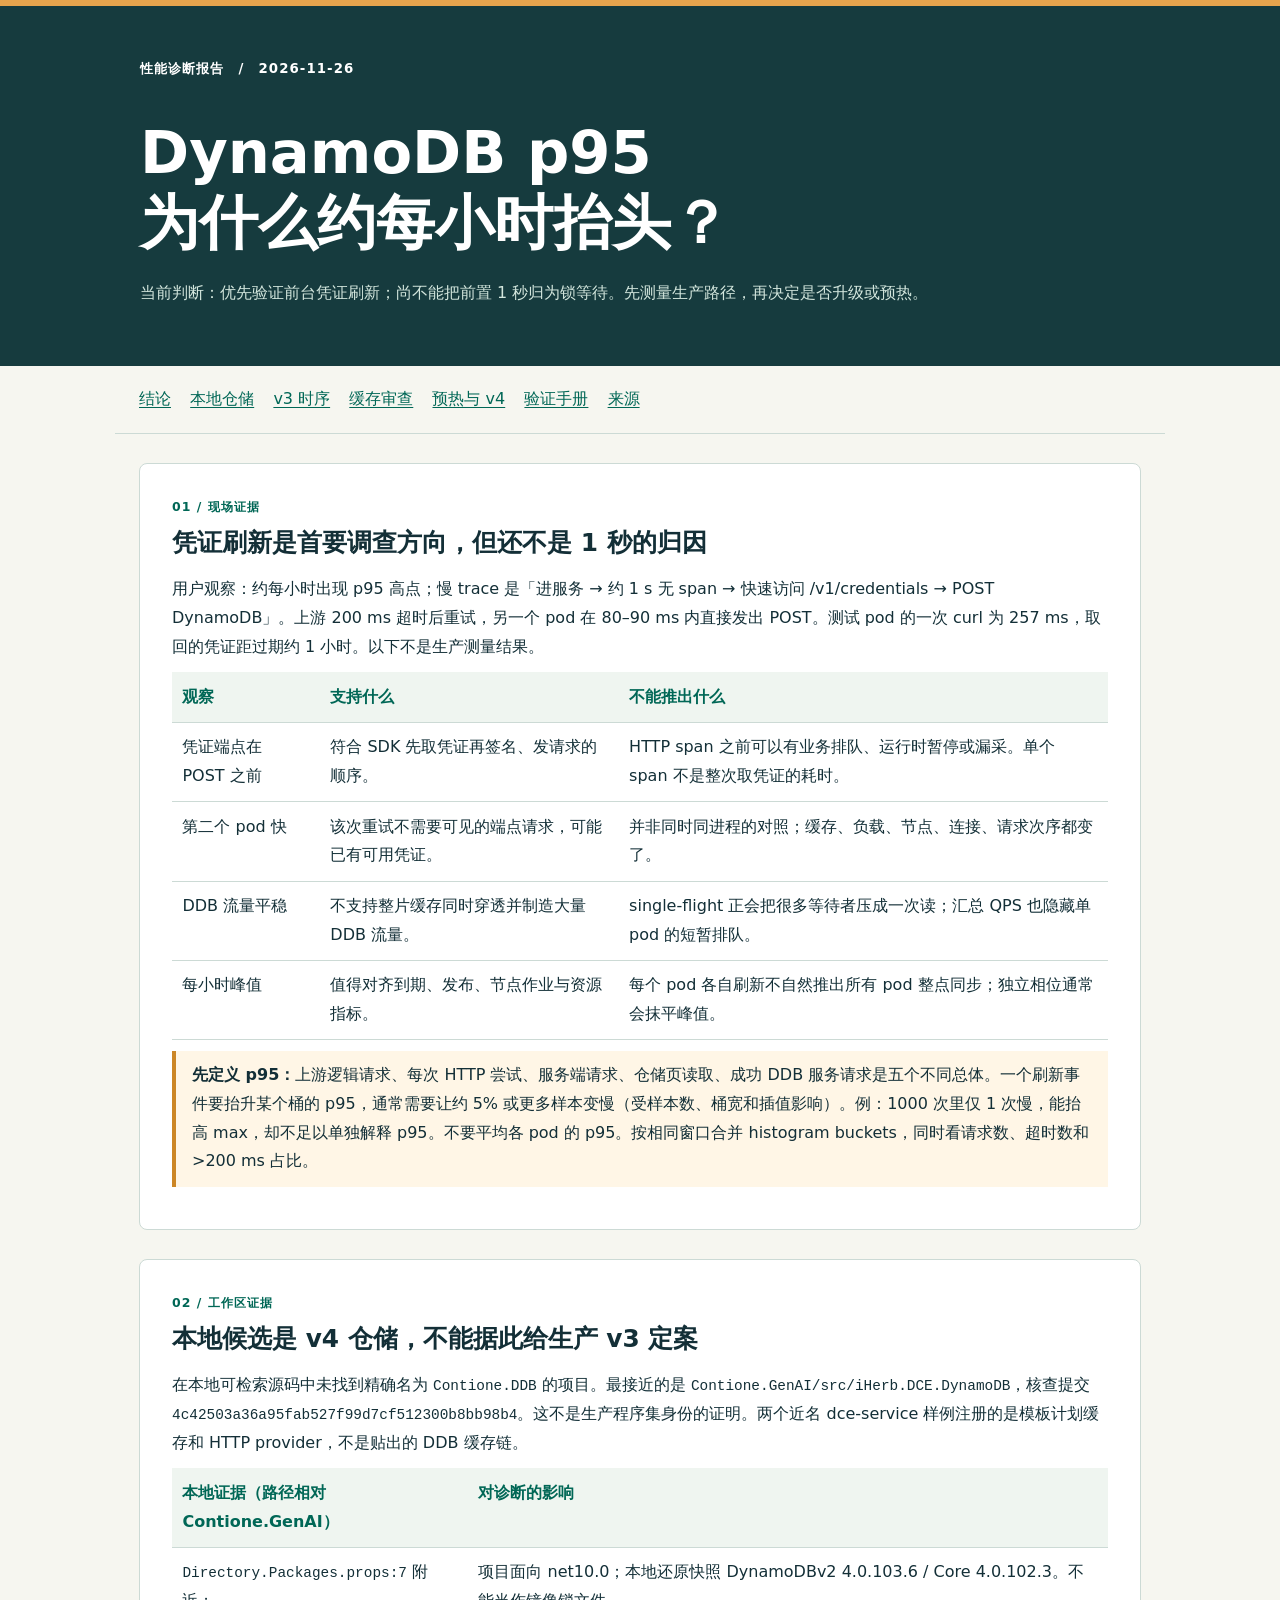
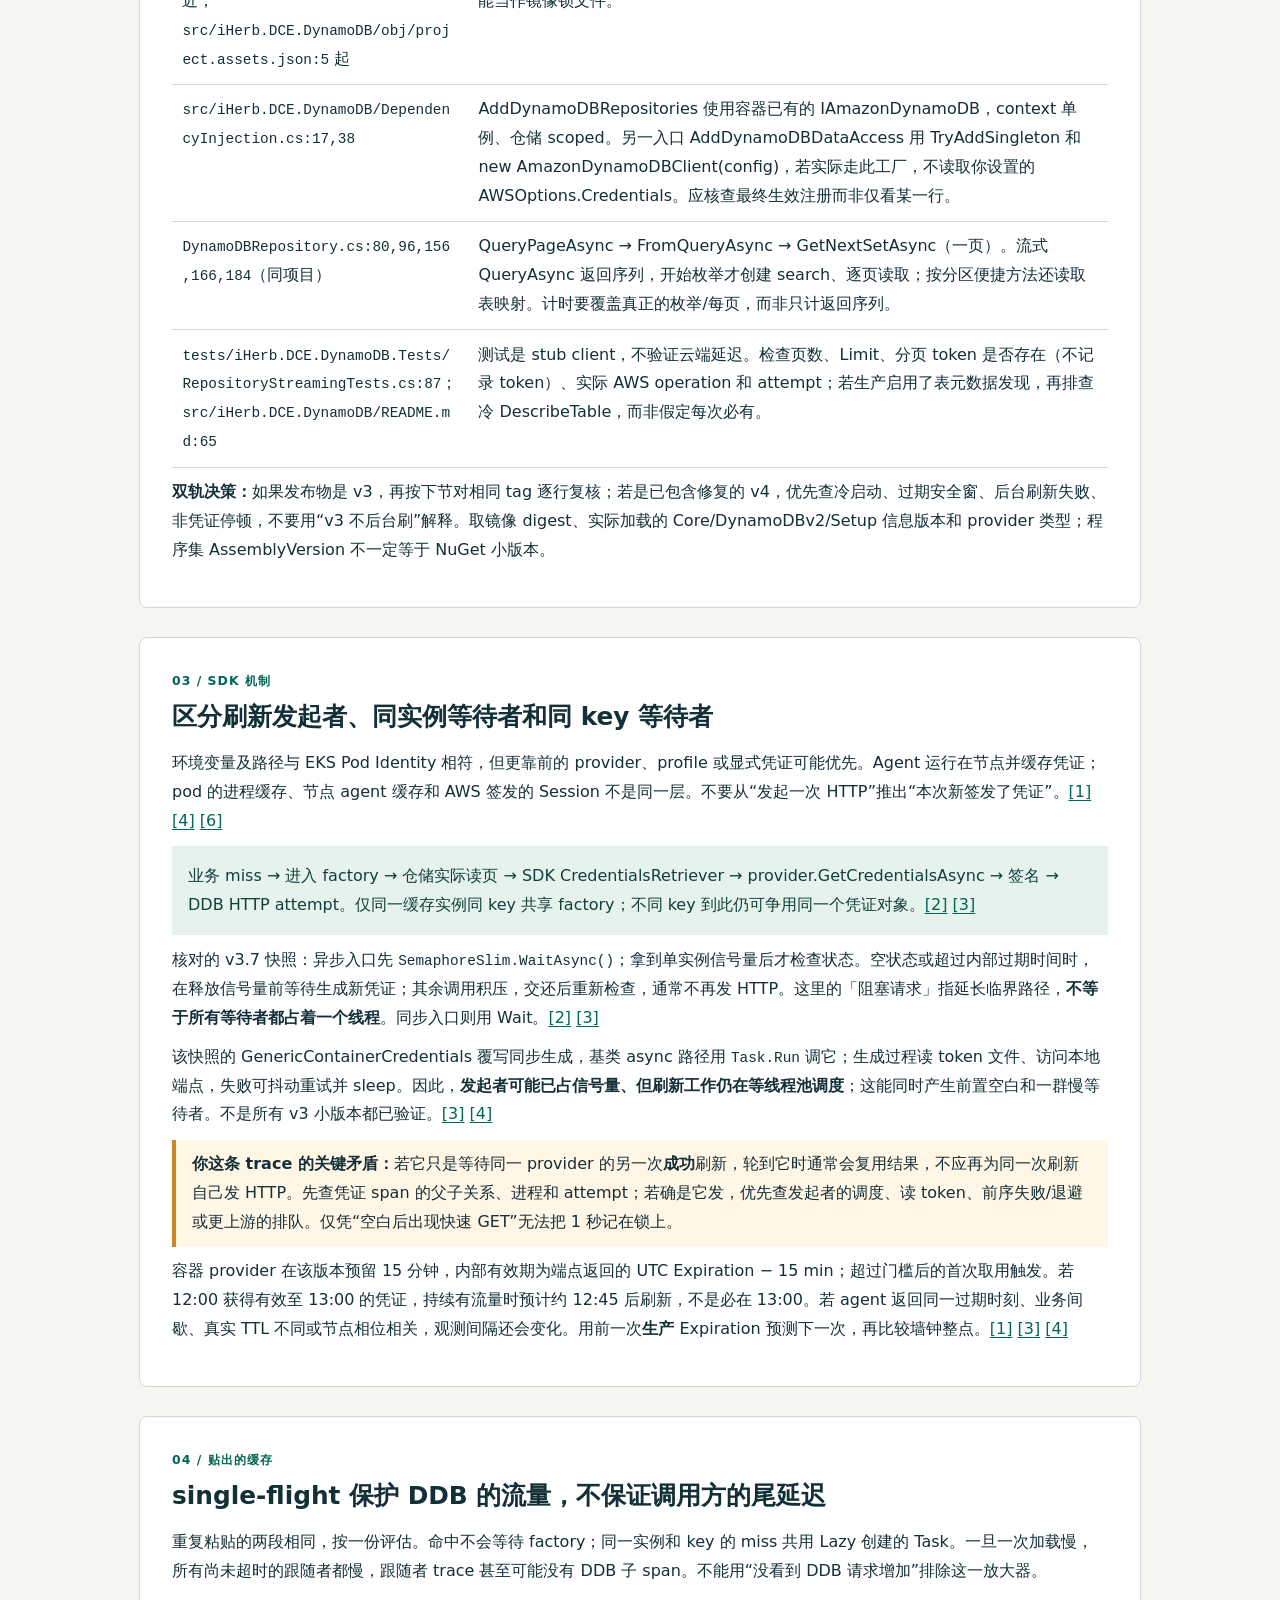
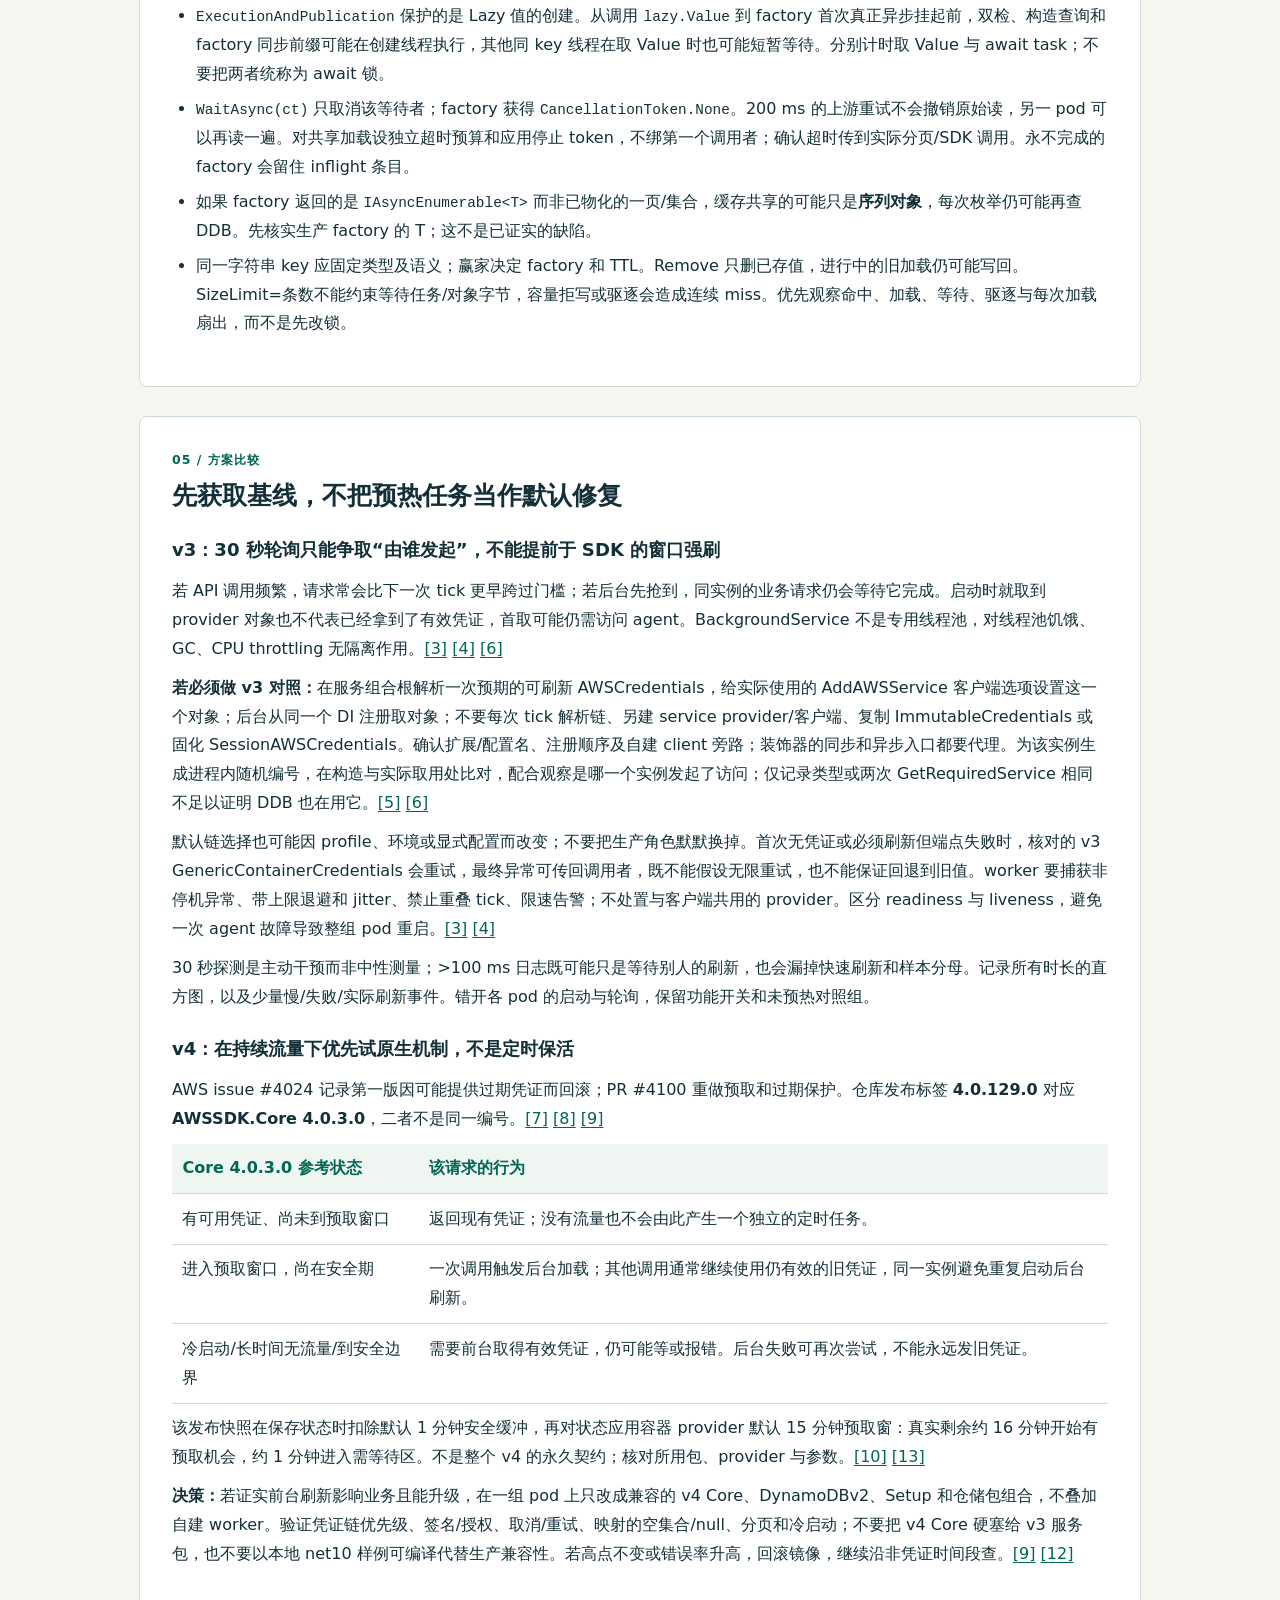
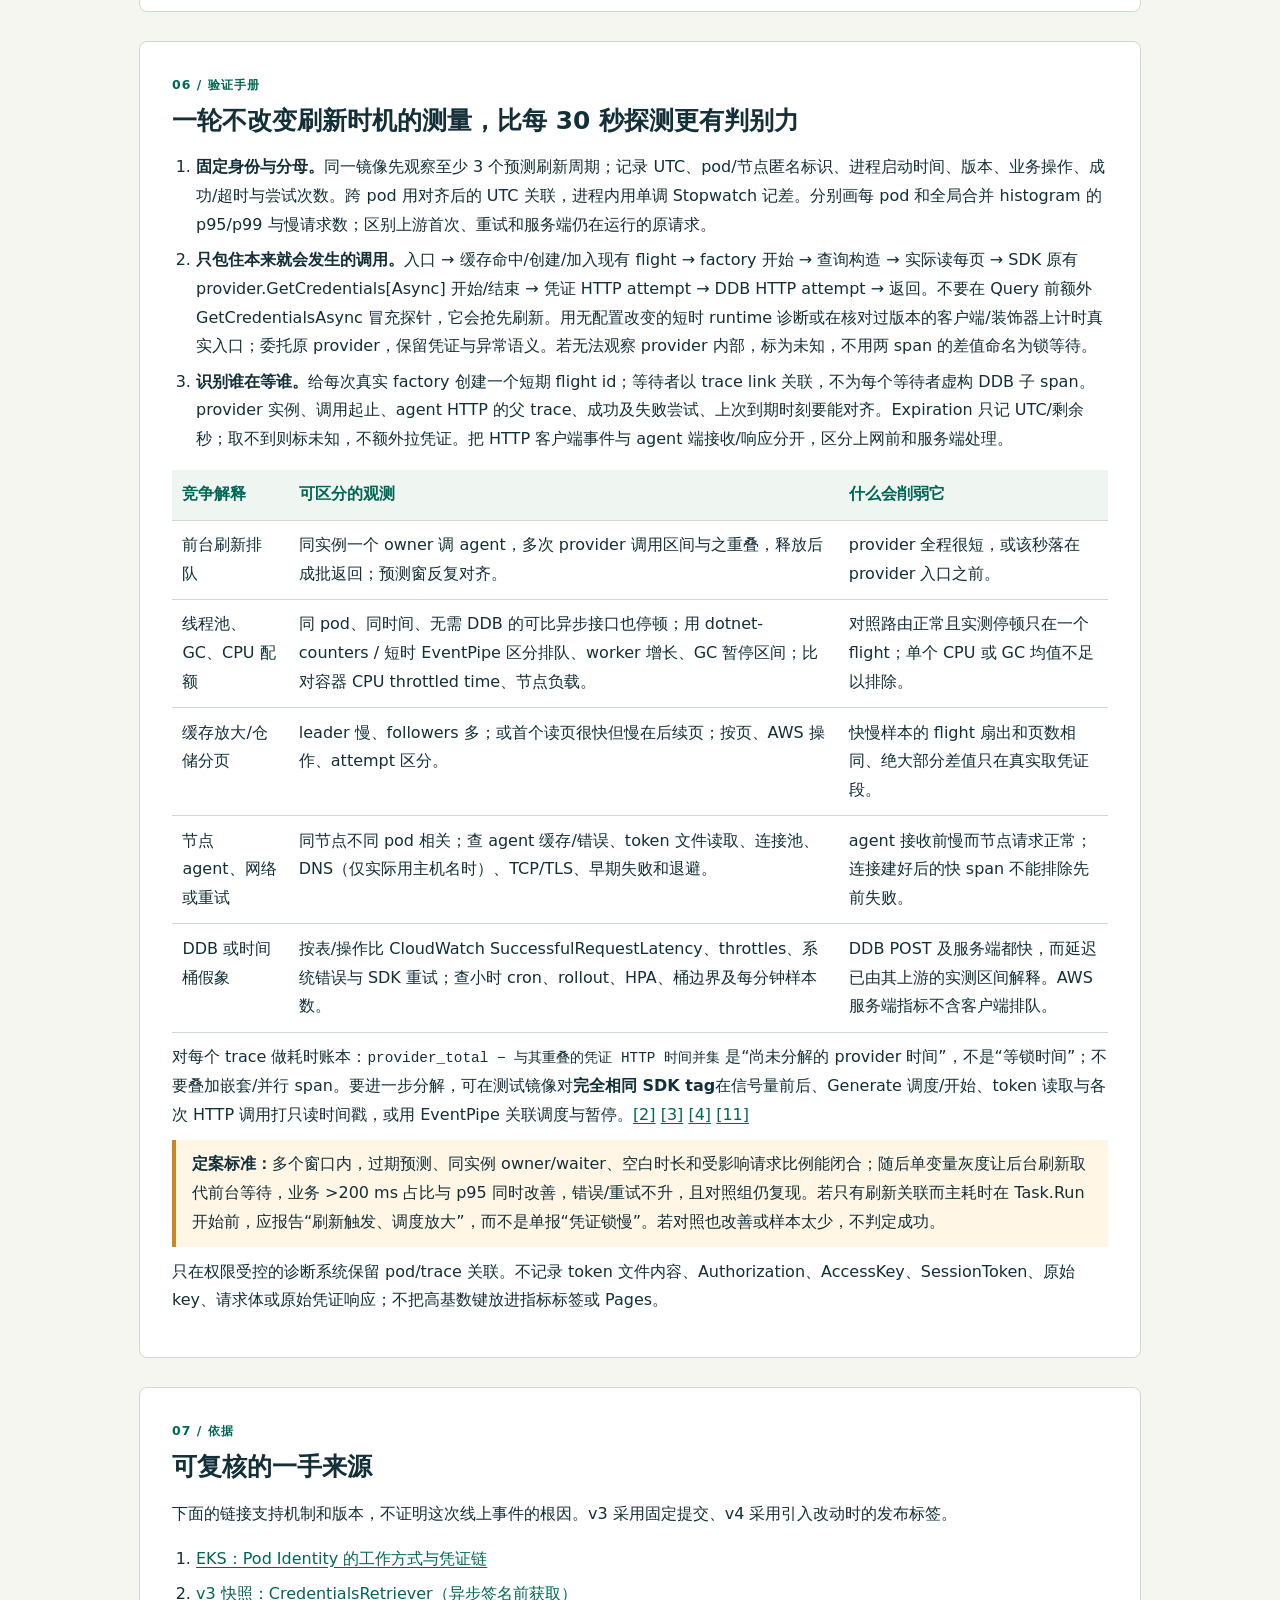
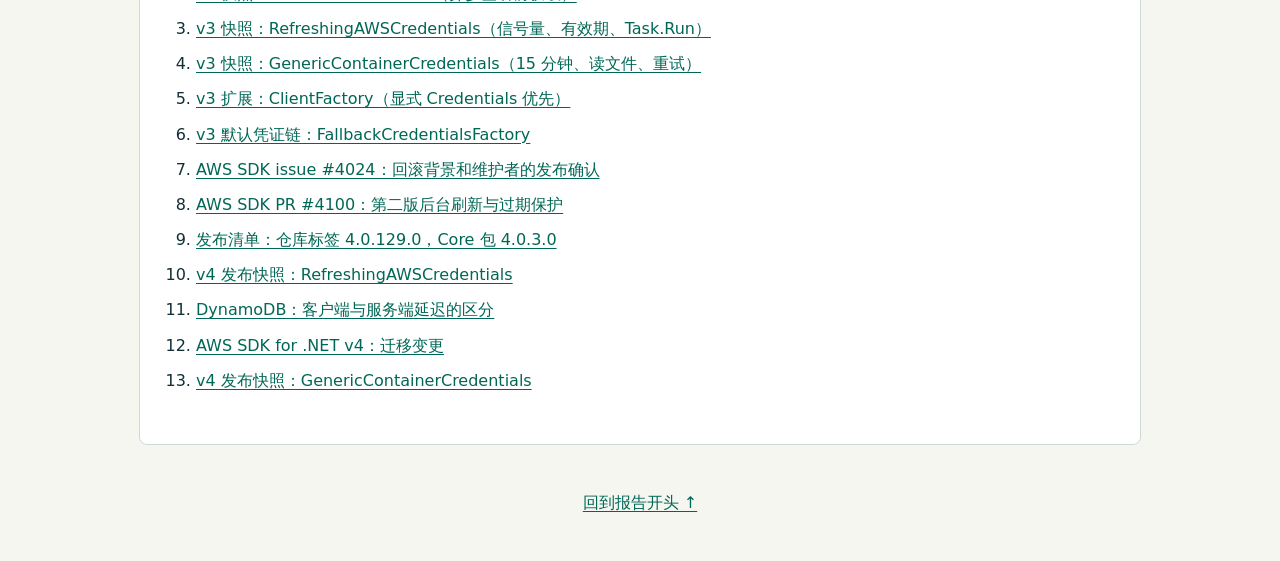
==== docs/index.html @ 55a6af53 "Add DynamoDB p95 investigation report and dependency inspector" ====
<!doctype html><html lang="zh-CN"><head><meta charset="utf-8"><meta name="viewport" content="width=device-width,initial-scale=1"><meta name="description" content="DynamoDB 每小时 p95 峰值：凭证刷新、缓存放大与可证伪的验证方案"><title>DynamoDB p95 周期性高点｜排查报告</title><link rel="stylesheet" href="report.css"></head><body><header id="top"><small>性能诊断报告　/　2026-11-26</small><h1>DynamoDB p95<br>为什么约每小时抬头？</h1><p>当前判断：优先验证前台凭证刷新；尚不能把前置 1 秒归为锁等待。先测量生产路径，再决定是否升级或预热。</p></header><nav aria-label="报告目录"><a href="#case">结论</a><a href="#repo">本地仓储</a><a href="#v3">v3 时序</a><a href="#cache">缓存审查</a><a href="#decision">预热与 v4</a><a href="#verify">验证手册</a><a href="#sources">来源</a></nav><main><section id="case"><div class="k">01 / 现场证据</div><h2>凭证刷新是首要调查方向，但还不是 1 秒的归因</h2><p>用户观察：约每小时出现 p95 高点；慢 trace 是「进服务 → 约 1 s 无 span → 快速访问 /v1/credentials → POST DynamoDB」。上游 200 ms 超时后重试，另一个 pod 在 80–90 ms 内直接发出 POST。测试 pod 的一次 curl 为 257 ms，取回的凭证距过期约 1 小时。以下不是生产测量结果。</p><div class="scroll"><table><thead><tr><th scope="col">观察</th><th scope="col">支持什么</th><th scope="col">不能推出什么</th></tr></thead><tbody><tr><td>凭证端点在 POST 之前</td><td>符合 SDK 先取凭证再签名、发请求的顺序。</td><td>HTTP span 之前可以有业务排队、运行时暂停或漏采。单个 span 不是整次取凭证的耗时。</td></tr><tr><td>第二个 pod 快</td><td>该次重试不需要可见的端点请求，可能已有可用凭证。</td><td>并非同时同进程的对照；缓存、负载、节点、连接、请求次序都变了。</td></tr><tr><td>DDB 流量平稳</td><td>不支持整片缓存同时穿透并制造大量 DDB 流量。</td><td>single-flight 正会把很多等待者压成一次读；汇总 QPS 也隐藏单 pod 的短暂排队。</td></tr><tr><td>每小时峰值</td><td>值得对齐到期、发布、节点作业与资源指标。</td><td>每个 pod 各自刷新不自然推出所有 pod 整点同步；独立相位通常会抹平峰值。</td></tr></tbody></table></div><p class="note"><strong>先定义 p95：</strong>上游逻辑请求、每次 HTTP 尝试、服务端请求、仓储页读取、成功 DDB 服务请求是五个不同总体。一个刷新事件要抬升某个桶的 p95，通常需要让约 5% 或更多样本变慢（受样本数、桶宽和插值影响）。例：1000 次里仅 1 次慢，能抬高 max，却不足以单独解释 p95。不要平均各 pod 的 p95。按相同窗口合并 histogram buckets，同时看请求数、超时数和 &gt;200 ms 占比。</p></section>
<section id="repo"><div class="k">02 / 工作区证据</div><h2>本地候选是 v4 仓储，不能据此给生产 v3 定案</h2><p>在本地可检索源码中未找到精确名为 <code>Contione.DDB</code> 的项目。最接近的是 <code>Contione.GenAI/src/iHerb.DCE.DynamoDB</code>，核查提交 <code>4c42503a36a95fab527f99d7cf512300b8bb98b4</code>。这不是生产程序集身份的证明。两个近名 dce-service 样例注册的是模板计划缓存和 HTTP provider，不是贴出的 DDB 缓存链。</p><div class="scroll"><table><thead><tr><th scope="col">本地证据（路径相对 Contione.GenAI）</th><th scope="col">对诊断的影响</th></tr></thead><tbody><tr><td><code>Directory.Packages.props:7</code> 附近；<code>src/iHerb.DCE.DynamoDB/obj/project.assets.json:5</code> 起</td><td>项目面向 net10.0；本地还原快照 DynamoDBv2 4.0.103.6 / Core 4.0.102.3。不能当作镜像锁文件。</td></tr><tr><td><code>src/iHerb.DCE.DynamoDB/DependencyInjection.cs:17,38</code></td><td>AddDynamoDBRepositories 使用容器已有的 IAmazonDynamoDB，context 单例、仓储 scoped。另一入口 AddDynamoDBDataAccess 用 TryAddSingleton 和 new AmazonDynamoDBClient(config)，若实际走此工厂，不读取你设置的 AWSOptions.Credentials。应核查最终生效注册而非仅看某一行。</td></tr><tr><td><code>DynamoDBRepository.cs:80,96,156,166,184</code>（同项目）</td><td>QueryPageAsync → FromQueryAsync → GetNextSetAsync（一页）。流式 QueryAsync 返回序列，开始枚举才创建 search、逐页读取；按分区便捷方法还读取表映射。计时要覆盖真正的枚举/每页，而非只计返回序列。</td></tr><tr><td><code>tests/iHerb.DCE.DynamoDB.Tests/RepositoryStreamingTests.cs:87</code>；<code>src/iHerb.DCE.DynamoDB/README.md:65</code></td><td>测试是 stub client，不验证云端延迟。检查页数、Limit、分页 token 是否存在（不记录 token）、实际 AWS operation 和 attempt；若生产启用了表元数据发现，再排查冷 DescribeTable，而非假定每次必有。</td></tr></tbody></table></div><p><strong>双轨决策：</strong>如果发布物是 v3，再按下节对相同 tag 逐行复核；若是已包含修复的 v4，优先查冷启动、过期安全窗、后台刷新失败、非凭证停顿，不要用“v3 不后台刷”解释。取镜像 digest、实际加载的 Core/DynamoDBv2/Setup 信息版本和 provider 类型；程序集 AssemblyVersion 不一定等于 NuGet 小版本。</p></section>
<section id="v3"><div class="k">03 / SDK 机制</div><h2>区分刷新发起者、同实例等待者和同 key 等待者</h2><p>环境变量及路径与 EKS Pod Identity 相符，但更靠前的 provider、profile 或显式凭证可能优先。Agent 运行在节点并缓存凭证；pod 的进程缓存、节点 agent 缓存和 AWS 签发的 Session 不是同一层。不要从“发起一次 HTTP”推出“本次新签发了凭证”。<a href="#s1" aria-label="来源 1">[1]</a> <a href="#s4" aria-label="来源 4">[4]</a> <a href="#s6" aria-label="来源 6">[6]</a></p><p class="flow">业务 miss → 进入 factory → 仓储实际读页 → SDK CredentialsRetriever → provider.GetCredentialsAsync → 签名 → DDB HTTP attempt。仅同一缓存实例同 key 共享 factory；不同 key 到此仍可争用同一个凭证对象。<a href="#s2" aria-label="来源 2">[2]</a> <a href="#s3" aria-label="来源 3">[3]</a></p><p>核对的 v3.7 快照：异步入口先 <code>SemaphoreSlim.WaitAsync()</code>；拿到单实例信号量后才检查状态。空状态或超过内部过期时间时，在释放信号量前等待生成新凭证；其余调用积压，交还后重新检查，通常不再发 HTTP。这里的「阻塞请求」指延长临界路径，<strong>不等于所有等待者都占着一个线程</strong>。同步入口则用 Wait。<a href="#s2" aria-label="来源 2">[2]</a> <a href="#s3" aria-label="来源 3">[3]</a></p><p>该快照的 GenericContainerCredentials 覆写同步生成，基类 async 路径用 <code>Task.Run</code> 调它；生成过程读 token 文件、访问本地端点，失败可抖动重试并 sleep。因此，<strong>发起者可能已占信号量、但刷新工作仍在等线程池调度</strong>；这能同时产生前置空白和一群慢等待者。不是所有 v3 小版本都已验证。<a href="#s3" aria-label="来源 3">[3]</a> <a href="#s4" aria-label="来源 4">[4]</a></p><p class="note"><strong>你这条 trace 的关键矛盾：</strong>若它只是等待同一 provider 的另一次<strong>成功</strong>刷新，轮到它时通常会复用结果，不应再为同一次刷新自己发 HTTP。先查凭证 span 的父子关系、进程和 attempt；若确是它发，优先查发起者的调度、读 token、前序失败/退避或更上游的排队。仅凭“空白后出现快速 GET”无法把 1 秒记在锁上。</p><p>容器 provider 在该版本预留 15 分钟，内部有效期为端点返回的 UTC Expiration − 15 min；超过门槛后的首次取用触发。若 12:00 获得有效至 13:00 的凭证，持续有流量时预计约 12:45 后刷新，不是必在 13:00。若 agent 返回同一过期时刻、业务间歇、真实 TTL 不同或节点相位相关，观测间隔还会变化。用前一次<strong>生产</strong> Expiration 预测下一次，再比较墙钟整点。<a href="#s1" aria-label="来源 1">[1]</a> <a href="#s3" aria-label="来源 3">[3]</a> <a href="#s4" aria-label="来源 4">[4]</a></p></section>
<section id="cache"><div class="k">04 / 贴出的缓存</div><h2>single-flight 保护 DDB 的流量，不保证调用方的尾延迟</h2><p>重复粘贴的两段相同，按一份评估。命中不会等待 factory；同一实例和 key 的 miss 共用 Lazy 创建的 Task。一旦一次加载慢，所有尚未超时的跟随者都慢，跟随者 trace 甚至可能没有 DDB 子 span。不能用“没看到 DDB 请求增加”排除这一放大器。</p><ul><li><code>ExecutionAndPublication</code> 保护的是 Lazy 值的创建。从调用 <code>lazy.Value</code> 到 factory 首次真正异步挂起前，双检、构造查询和 factory 同步前缀可能在创建线程执行，其他同 key 线程在取 Value 时也可能短暂等待。分别计时取 Value 与 await task；不要把两者统称为 await 锁。</li><li><code>WaitAsync(ct)</code> 只取消该等待者；factory 获得 <code>CancellationToken.None</code>。200 ms 的上游重试不会撤销原始读，另一 pod 可以再读一遍。对共享加载设独立超时预算和应用停止 token，不绑第一个调用者；确认超时传到实际分页/SDK 调用。永不完成的 factory 会留住 inflight 条目。</li><li>如果 factory 返回的是 <code>IAsyncEnumerable&lt;T&gt;</code> 而非已物化的一页/集合，缓存共享的可能只是<strong>序列对象</strong>，每次枚举仍可能再查 DDB。先核实生产 factory 的 T；这不是已证实的缺陷。</li><li>同一字符串 key 应固定类型及语义；赢家决定 factory 和 TTL。Remove 只删已存值，进行中的旧加载仍可能写回。SizeLimit=条数不能约束等待任务/对象字节，容量拒写或驱逐会造成连续 miss。优先观察命中、加载、等待、驱逐与每次加载扇出，而不是先改锁。</li></ul></section>
<section id="decision"><div class="k">05 / 方案比较</div><h2>先获取基线，不把预热任务当作默认修复</h2><h3>v3：30 秒轮询只能争取“由谁发起”，不能提前于 SDK 的窗口强刷</h3><p>若 API 调用频繁，请求常会比下一次 tick 更早跨过门槛；若后台先抢到，同实例的业务请求仍会等待它完成。启动时就取到 provider 对象也不代表已经拿到了有效凭证，首取可能仍需访问 agent。BackgroundService 不是专用线程池，对线程池饥饿、GC、CPU throttling 无隔离作用。<a href="#s3" aria-label="来源 3">[3]</a> <a href="#s4" aria-label="来源 4">[4]</a> <a href="#s6" aria-label="来源 6">[6]</a></p><p><strong>若必须做 v3 对照：</strong>在服务组合根解析一次预期的可刷新 AWSCredentials，给实际使用的 AddAWSService 客户端选项设置这一个对象；后台从同一个 DI 注册取对象；不要每次 tick 解析链、另建 service provider/客户端、复制 ImmutableCredentials 或固化 SessionAWSCredentials。确认扩展/配置名、注册顺序及自建 client 旁路；装饰器的同步和异步入口都要代理。为该实例生成进程内随机编号，在构造与实际取用处比对，配合观察是哪一个实例发起了访问；仅记录类型或两次 GetRequiredService 相同不足以证明 DDB 也在用它。<a href="#s5" aria-label="来源 5">[5]</a> <a href="#s6" aria-label="来源 6">[6]</a></p><p>默认链选择也可能因 profile、环境或显式配置而改变；不要把生产角色默默换掉。首次无凭证或必须刷新但端点失败时，核对的 v3 GenericContainerCredentials 会重试，最终异常可传回调用者，既不能假设无限重试，也不能保证回退到旧值。worker 要捕获非停机异常、带上限退避和 jitter、禁止重叠 tick、限速告警；不处置与客户端共用的 provider。区分 readiness 与 liveness，避免一次 agent 故障导致整组 pod 重启。<a href="#s3" aria-label="来源 3">[3]</a> <a href="#s4" aria-label="来源 4">[4]</a></p><p>30 秒探测是主动干预而非中性测量；&gt;100 ms 日志既可能只是等待别人的刷新，也会漏掉快速刷新和样本分母。记录所有时长的直方图，以及少量慢/失败/实际刷新事件。错开各 pod 的启动与轮询，保留功能开关和未预热对照组。</p><h3>v4：在持续流量下优先试原生机制，不是定时保活</h3><p>AWS issue #4024 记录第一版因可能提供过期凭证而回滚；PR #4100 重做预取和过期保护。仓库发布标签 <strong>4.0.129.0</strong> 对应 <strong>AWSSDK.Core 4.0.3.0</strong>，二者不是同一编号。<a href="#s7" aria-label="来源 7">[7]</a> <a href="#s8" aria-label="来源 8">[8]</a> <a href="#s9" aria-label="来源 9">[9]</a></p><div class="scroll"><table><thead><tr><th scope="col">Core 4.0.3.0 参考状态</th><th scope="col">该请求的行为</th></tr></thead><tbody><tr><td>有可用凭证、尚未到预取窗口</td><td>返回现有凭证；没有流量也不会由此产生一个独立的定时任务。</td></tr><tr><td>进入预取窗口，尚在安全期</td><td>一次调用触发后台加载；其他调用通常继续使用仍有效的旧凭证，同一实例避免重复启动后台刷新。</td></tr><tr><td>冷启动/长时间无流量/到安全边界</td><td>需要前台取得有效凭证，仍可能等或报错。后台失败可再次尝试，不能永远发旧凭证。</td></tr></tbody></table></div><p>该发布快照在保存状态时扣除默认 1 分钟安全缓冲，再对状态应用容器 provider 默认 15 分钟预取窗：真实剩余约 16 分钟开始有预取机会，约 1 分钟进入需等待区。不是整个 v4 的永久契约；核对所用包、provider 与参数。<a href="#s10" aria-label="来源 10">[10]</a> <a href="#s13" aria-label="来源 13">[13]</a></p><p><strong>决策：</strong>若证实前台刷新影响业务且能升级，在一组 pod 上只改成兼容的 v4 Core、DynamoDBv2、Setup 和仓储包组合，不叠加自建 worker。验证凭证链优先级、签名/授权、取消/重试、映射的空集合/null、分页和冷启动；不要把 v4 Core 硬塞给 v3 服务包，也不要以本地 net10 样例可编译代替生产兼容性。若高点不变或错误率升高，回滚镜像，继续沿非凭证时间段查。<a href="#s9" aria-label="来源 9">[9]</a> <a href="#s12" aria-label="来源 12">[12]</a></p></section>
<section id="verify"><div class="k">06 / 验证手册</div><h2>一轮不改变刷新时机的测量，比每 30 秒探测更有判别力</h2><ol><li><strong>固定身份与分母。</strong>同一镜像先观察至少 3 个预测刷新周期；记录 UTC、pod/节点匿名标识、进程启动时间、版本、业务操作、成功/超时与尝试次数。跨 pod 用对齐后的 UTC 关联，进程内用单调 Stopwatch 记差。分别画每 pod 和全局合并 histogram 的 p95/p99 与慢请求数；区别上游首次、重试和服务端仍在运行的原请求。</li><li><strong>只包住本来就会发生的调用。</strong>入口 → 缓存命中/创建/加入现有 flight → factory 开始 → 查询构造 → 实际读每页 → SDK 原有 provider.GetCredentials[Async] 开始/结束 → 凭证 HTTP attempt → DDB HTTP attempt → 返回。不要在 Query 前额外 GetCredentialsAsync 冒充探针，它会抢先刷新。用无配置改变的短时 runtime 诊断或在核对过版本的客户端/装饰器上计时真实入口；委托原 provider，保留凭证与异常语义。若无法观察 provider 内部，标为未知，不用两 span 的差值命名为锁等待。</li><li><strong>识别谁在等谁。</strong>给每次真实 factory 创建一个短期 flight id；等待者以 trace link 关联，不为每个等待者虚构 DDB 子 span。provider 实例、调用起止、agent HTTP 的父 trace、成功及失败尝试、上次到期时刻要能对齐。Expiration 只记 UTC/剩余秒；取不到则标未知，不额外拉凭证。把 HTTP 客户端事件与 agent 端接收/响应分开，区分上网前和服务端处理。</li></ol><div class="scroll"><table><thead><tr><th scope="col">竞争解释</th><th scope="col">可区分的观测</th><th scope="col">什么会削弱它</th></tr></thead><tbody><tr><td>前台刷新排队</td><td>同实例一个 owner 调 agent，多次 provider 调用区间与之重叠，释放后成批返回；预测窗反复对齐。</td><td>provider 全程很短，或该秒落在 provider 入口之前。</td></tr><tr><td>线程池、GC、CPU 配额</td><td>同 pod、同时间、无需 DDB 的可比异步接口也停顿；用 dotnet-counters / 短时 EventPipe 区分排队、worker 增长、GC 暂停区间；比对容器 CPU throttled time、节点负载。</td><td>对照路由正常且实测停顿只在一个 flight；单个 CPU 或 GC 均值不足以排除。</td></tr><tr><td>缓存放大/仓储分页</td><td>leader 慢、followers 多；或首个读页很快但慢在后续页；按页、AWS 操作、attempt 区分。</td><td>快慢样本的 flight 扇出和页数相同、绝大部分差值只在真实取凭证段。</td></tr><tr><td>节点 agent、网络或重试</td><td>同节点不同 pod 相关；查 agent 缓存/错误、token 文件读取、连接池、DNS（仅实际用主机名时）、TCP/TLS、早期失败和退避。</td><td>agent 接收前慢而节点请求正常；连接建好后的快 span 不能排除先前失败。</td></tr><tr><td>DDB 或时间桶假象</td><td>按表/操作比 CloudWatch SuccessfulRequestLatency、throttles、系统错误与 SDK 重试；查小时 cron、rollout、HPA、桶边界及每分钟样本数。</td><td>DDB POST 及服务端都快，而延迟已由其上游的实测区间解释。AWS 服务端指标不含客户端排队。</td></tr></tbody></table></div><p>对每个 trace 做耗时账本：<code>provider_total − 与其重叠的凭证 HTTP 时间并集</code> 是“尚未分解的 provider 时间”，不是“等锁时间”；不要叠加嵌套/并行 span。要进一步分解，可在测试镜像对<strong>完全相同 SDK tag</strong>在信号量前后、Generate 调度/开始、token 读取与各次 HTTP 调用打只读时间戳，或用 EventPipe 关联调度与暂停。<a href="#s2" aria-label="来源 2">[2]</a> <a href="#s3" aria-label="来源 3">[3]</a> <a href="#s4" aria-label="来源 4">[4]</a> <a href="#s11" aria-label="来源 11">[11]</a></p><p class="note"><strong>定案标准：</strong>多个窗口内，过期预测、同实例 owner/waiter、空白时长和受影响请求比例能闭合；随后单变量灰度让后台刷新取代前台等待，业务 &gt;200 ms 占比与 p95 同时改善，错误/重试不升，且对照组仍复现。若只有刷新关联而主耗时在 Task.Run 开始前，应报告“刷新触发、调度放大”，而不是单报“凭证锁慢”。若对照也改善或样本太少，不判定成功。</p><p>只在权限受控的诊断系统保留 pod/trace 关联。不记录 token 文件内容、Authorization、AccessKey、SessionToken、原始 key、请求体或原始凭证响应；不把高基数键放进指标标签或 Pages。</p></section>
<section id="sources"><div class="k">07 / 依据</div><h2>可复核的一手来源</h2><p>下面的链接支持机制和版本，不证明这次线上事件的根因。v3 采用固定提交、v4 采用引入改动时的发布标签。</p><ol><li id="s1"><a href="https://docs.aws.amazon.com/eks/latest/userguide/pod-id-how-it-works.html">EKS：Pod Identity 的工作方式与凭证链</a></li><li id="s2"><a href="https://github.com/aws/aws-sdk-net/blob/1c4044d41342e4d7b30b5f88a72503a6227ae9ea/sdk/src/Core/Amazon.Runtime/Pipeline/Handlers/CredentialsRetriever.cs">v3 快照：CredentialsRetriever（异步签名前获取）</a></li><li id="s3"><a href="https://github.com/aws/aws-sdk-net/blob/1c4044d41342e4d7b30b5f88a72503a6227ae9ea/sdk/src/Core/Amazon.Runtime/Credentials/RefreshingAWSCredentials.cs">v3 快照：RefreshingAWSCredentials（信号量、有效期、Task.Run）</a></li><li id="s4"><a href="https://github.com/aws/aws-sdk-net/blob/1c4044d41342e4d7b30b5f88a72503a6227ae9ea/sdk/src/Core/Amazon.Runtime/Credentials/GenericContainerCredentials.cs">v3 快照：GenericContainerCredentials（15 分钟、读文件、重试）</a></li><li id="s5"><a href="https://github.com/aws/aws-sdk-net/blob/1c4044d41342e4d7b30b5f88a72503a6227ae9ea/extensions/src/AWSSDK.Extensions.NETCore.Setup/ClientFactory.cs">v3 扩展：ClientFactory（显式 Credentials 优先）</a></li><li id="s6"><a href="https://github.com/aws/aws-sdk-net/blob/1c4044d41342e4d7b30b5f88a72503a6227ae9ea/sdk/src/Core/Amazon.Runtime/Credentials/FallbackCredentialsFactory.cs">v3 默认凭证链：FallbackCredentialsFactory</a></li><li id="s7"><a href="https://github.com/aws/aws-sdk-net/issues/4024">AWS SDK issue #4024：回滚背景和维护者的发布确认</a></li><li id="s8"><a href="https://github.com/aws/aws-sdk-net/pull/4100">AWS SDK PR #4100：第二版后台刷新与过期保护</a></li><li id="s9"><a href="https://github.com/aws/aws-sdk-net/releases/tag/4.0.129.0">发布清单：仓库标签 4.0.129.0，Core 包 4.0.3.0</a></li><li id="s10"><a href="https://github.com/aws/aws-sdk-net/blob/4.0.129.0/sdk/src/Core/Amazon.Runtime/Credentials/RefreshingAWSCredentials.cs">v4 发布快照：RefreshingAWSCredentials</a></li><li id="s11"><a href="https://docs.aws.amazon.com/amazondynamodb/latest/developerguide/TroubleshootingLatency.html">DynamoDB：客户端与服务端延迟的区分</a></li><li id="s12"><a href="https://docs.aws.amazon.com/sdk-for-net/v4/developer-guide/net-dg-v4.html">AWS SDK for .NET v4：迁移变更</a></li><li id="s13"><a href="https://github.com/aws/aws-sdk-net/blob/4.0.129.0/sdk/src/Core/Amazon.Runtime/Credentials/GenericContainerCredentials.cs">v4 发布快照：GenericContainerCredentials</a></li></ol></section></main><footer><a href="#top">回到报告开头 ↑</a></footer></body></html>
---- docs/report.css ----
:root{color-scheme:light;--ink:#132f37;--accent:#006756;--line:#ccdad5}*{box-sizing:border-box}html{scroll-behavior:smooth}body{margin:0;background:#f6f6f0;color:var(--ink);font:16px/1.8 system-ui,'Microsoft YaHei',sans-serif}header{background:#163b3e;color:white;padding:3rem max(6%,calc((100% - 1000px)/2));border-top:6px solid #e6a44d}header p{color:#d3e6dd;max-width:52em}small,.k{font-weight:700;letter-spacing:.08em}h1{font-size:clamp(2rem,5vw,3.7rem);line-height:1.18;margin:.6em 0 .35em}main,nav{max-width:1050px;margin:auto;padding:0 24px}nav{display:flex;flex-wrap:wrap;gap:.35em 1.2em;padding-top:1.2em;padding-bottom:1.2em;border-bottom:1px solid var(--line)}a{color:var(--accent);text-underline-offset:3px}h2{font-size:1.55em;line-height:1.3;margin:.35em 0 .65em}h3{font-size:1.13em;margin:1.2em 0 .2em}section{margin:1.8em 0;padding:clamp(1em,3vw,2em);background:white;border:1px solid var(--line);border-radius:8px}.k{font-size:.78rem;color:var(--accent)}.note{border-left:4px solid #cc8626;padding:.65em 1em;background:#fff6e6}.flow{padding:1em;color:#123e3c;background:#e6f2ec}.scroll{overflow:auto}table{width:100%;border-collapse:collapse;min-width:570px}th,td{text-align:left;vertical-align:top;border-bottom:1px solid var(--line);padding:.65em}th{color:var(--accent);background:#eff5f0}code{font-size:.9em;overflow-wrap:anywhere}ol,ul{padding-left:1.5em}li{margin:.4em 0}footer{text-align:center;padding:1em}p{margin:.65em 0}@media print{body{background:white;font-size:10pt}header{background:white;color:#153838;padding:0}header p{color:inherit}nav,footer{display:none}main{max-width:none;padding:0}section{margin:1em 0;padding:0;border:0}h2,h3{break-after:avoid}tr{break-inside:avoid}table{min-width:0}a{color:inherit}}@media(prefers-reduced-motion:reduce){html{scroll-behavior:auto}}
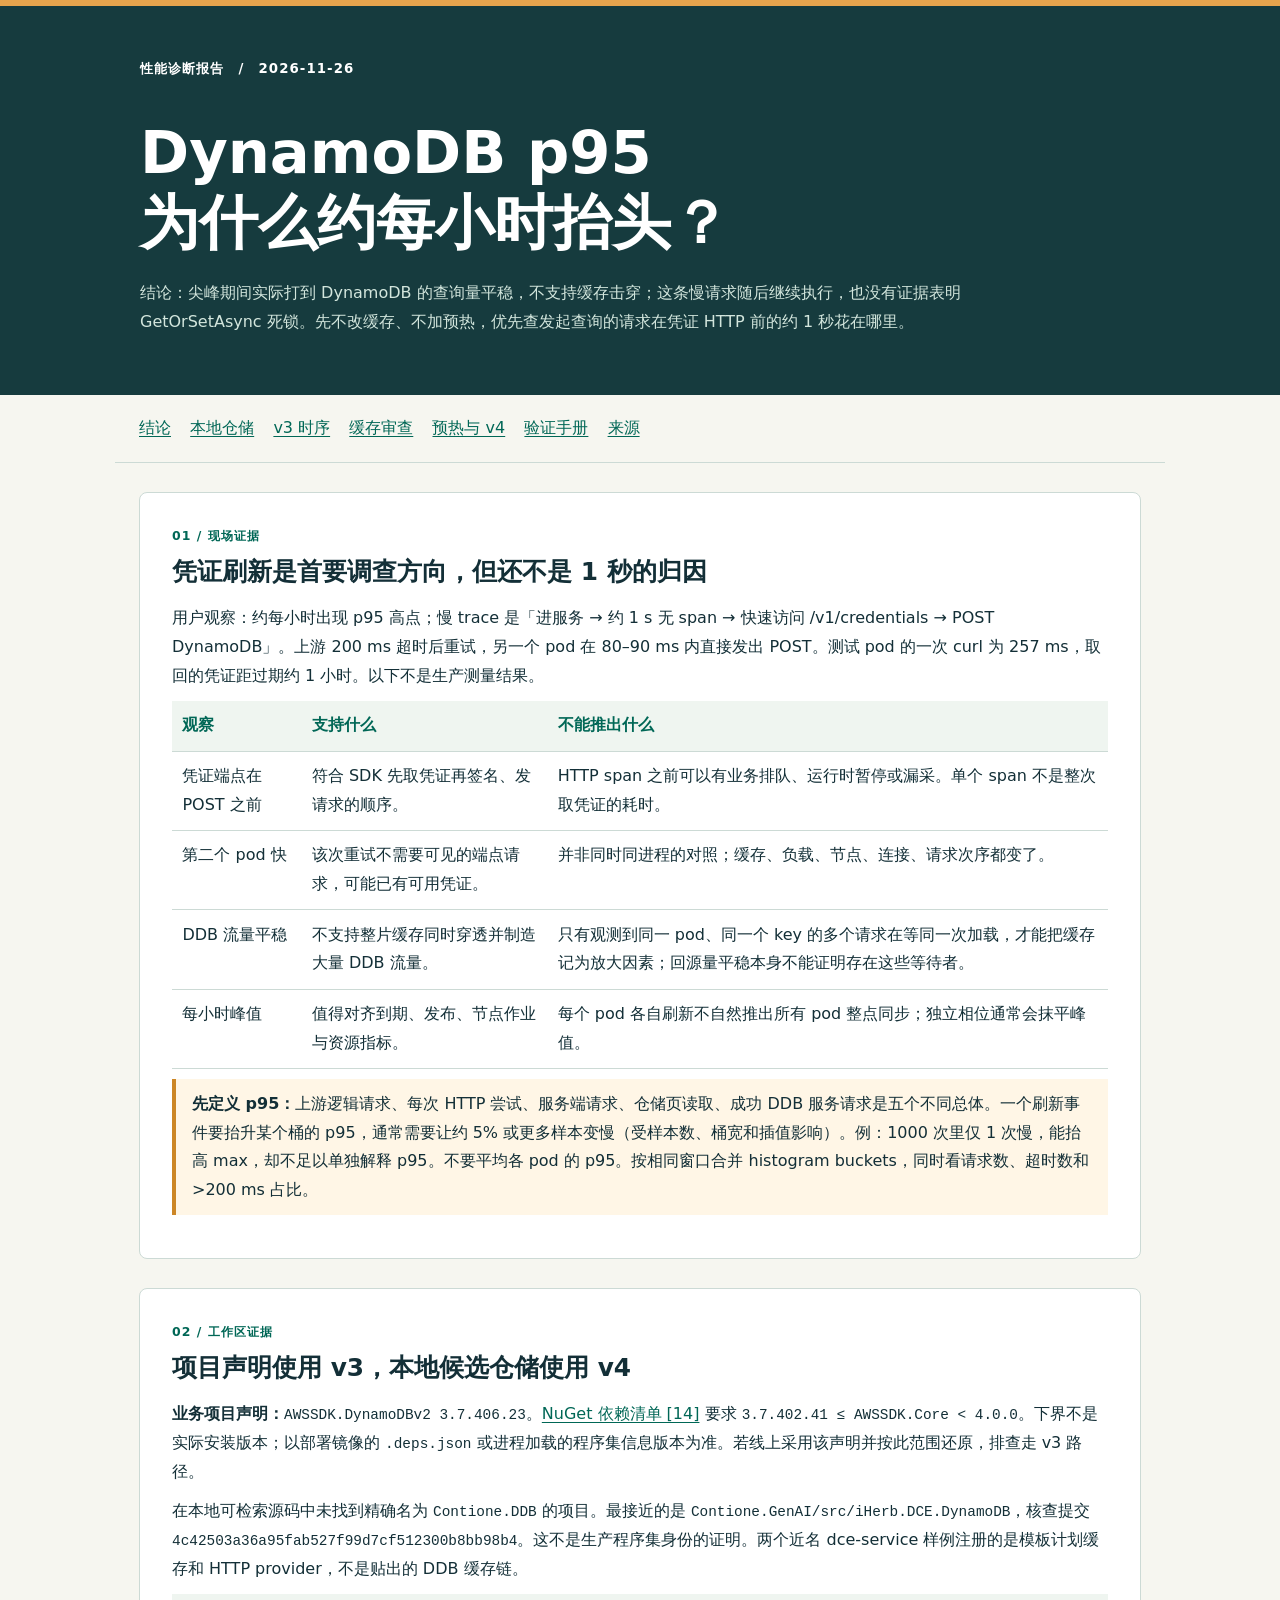
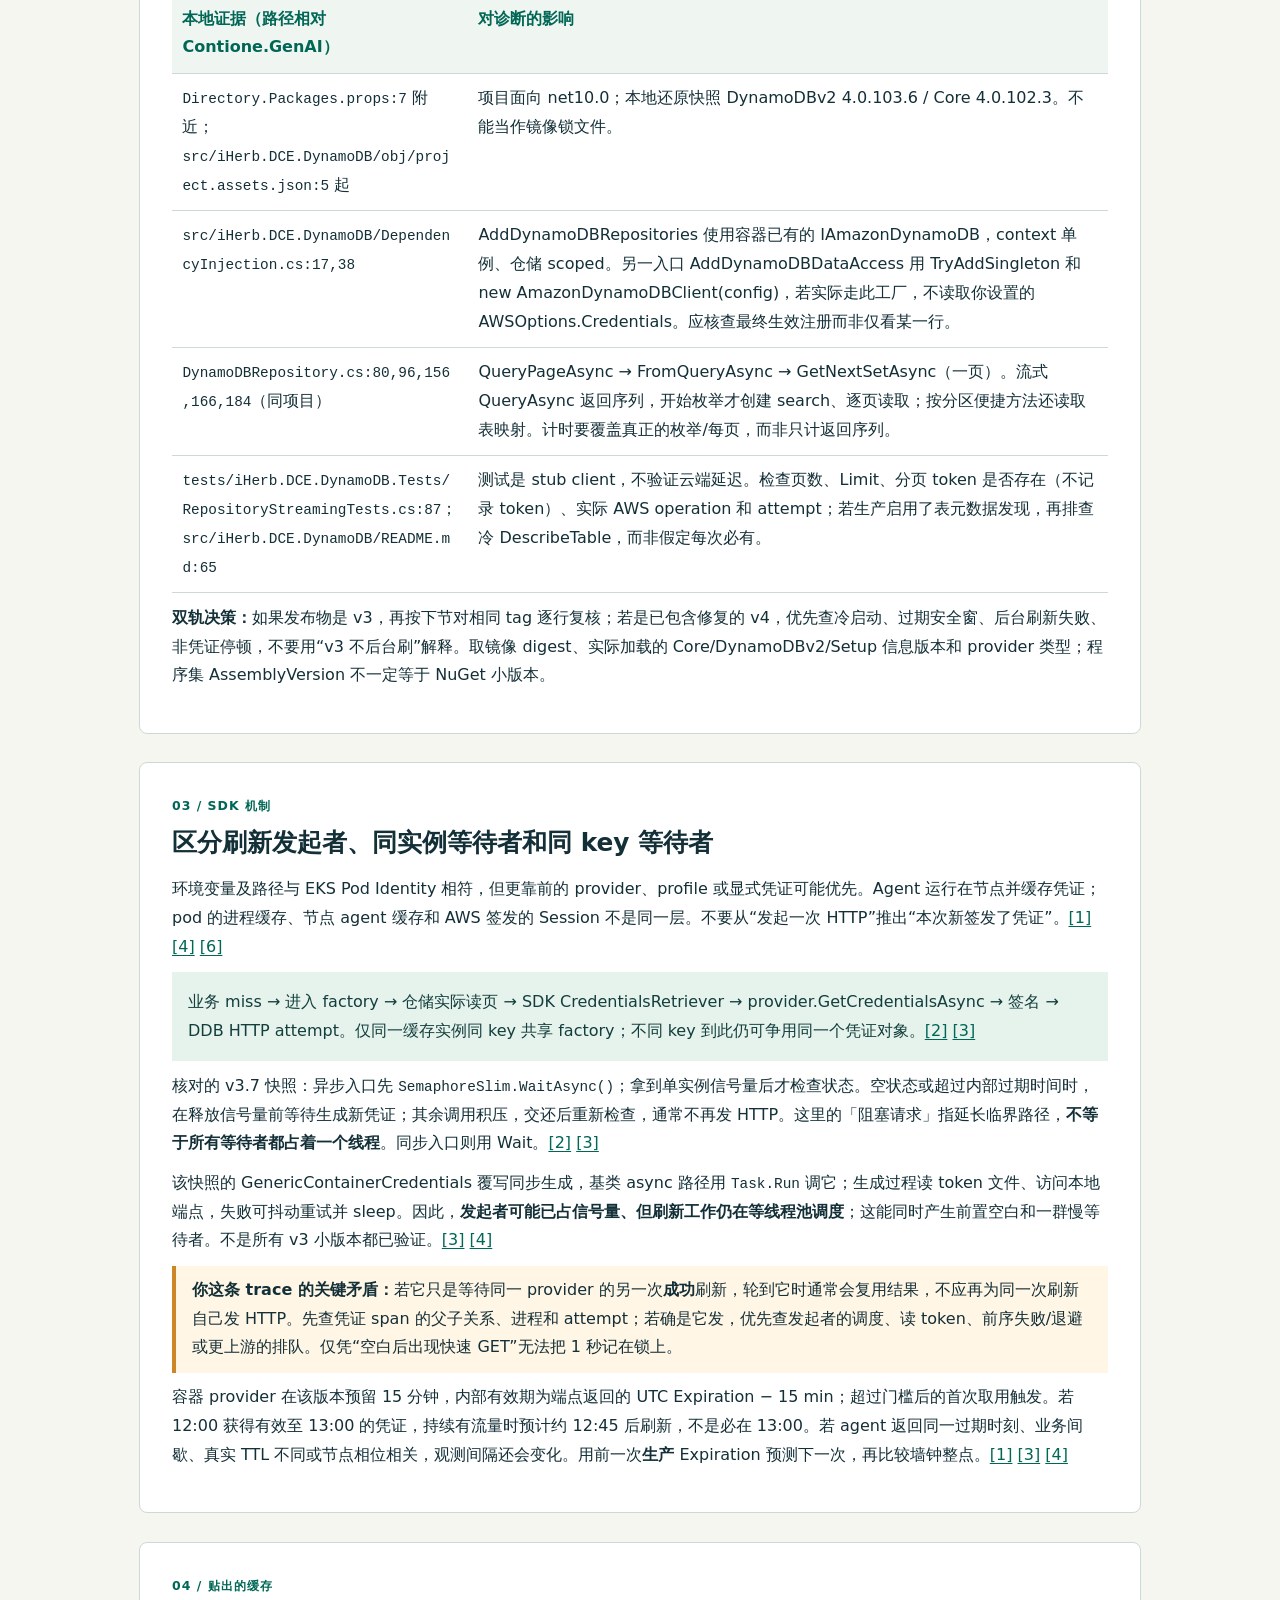
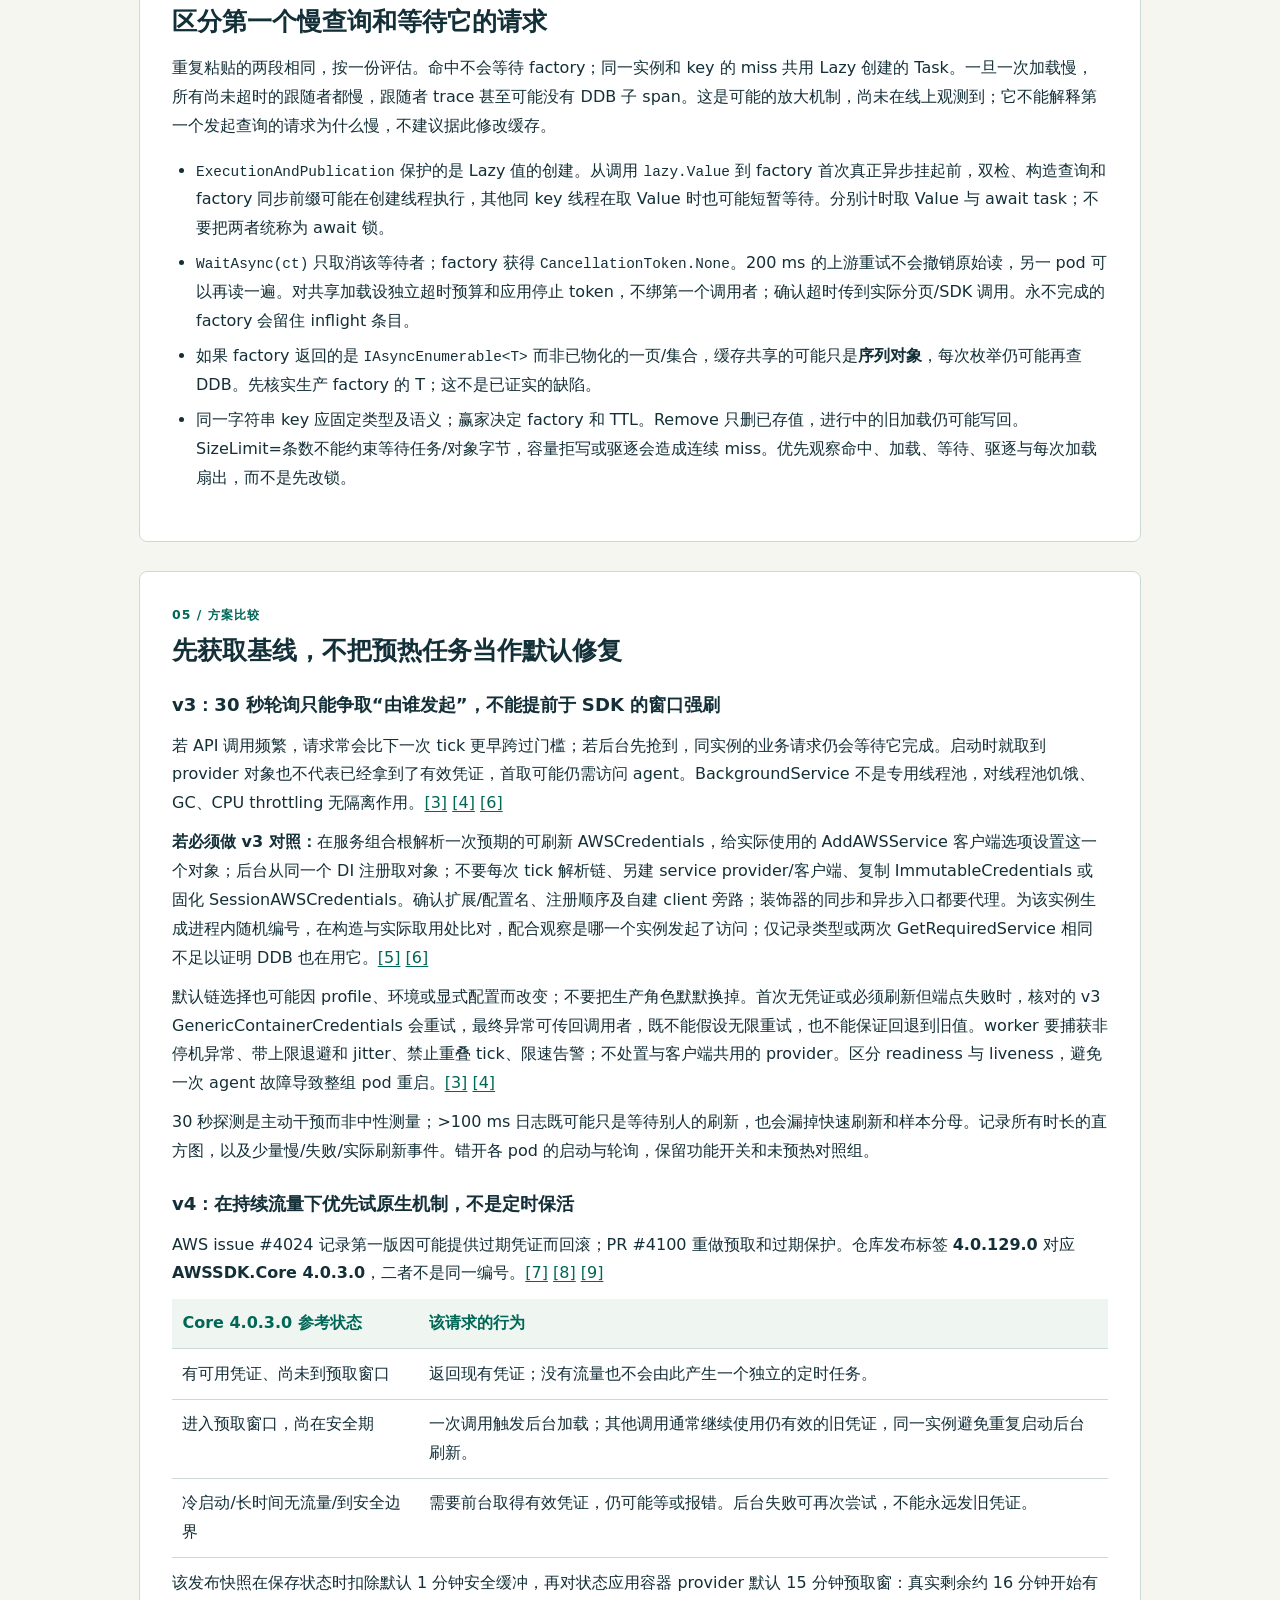
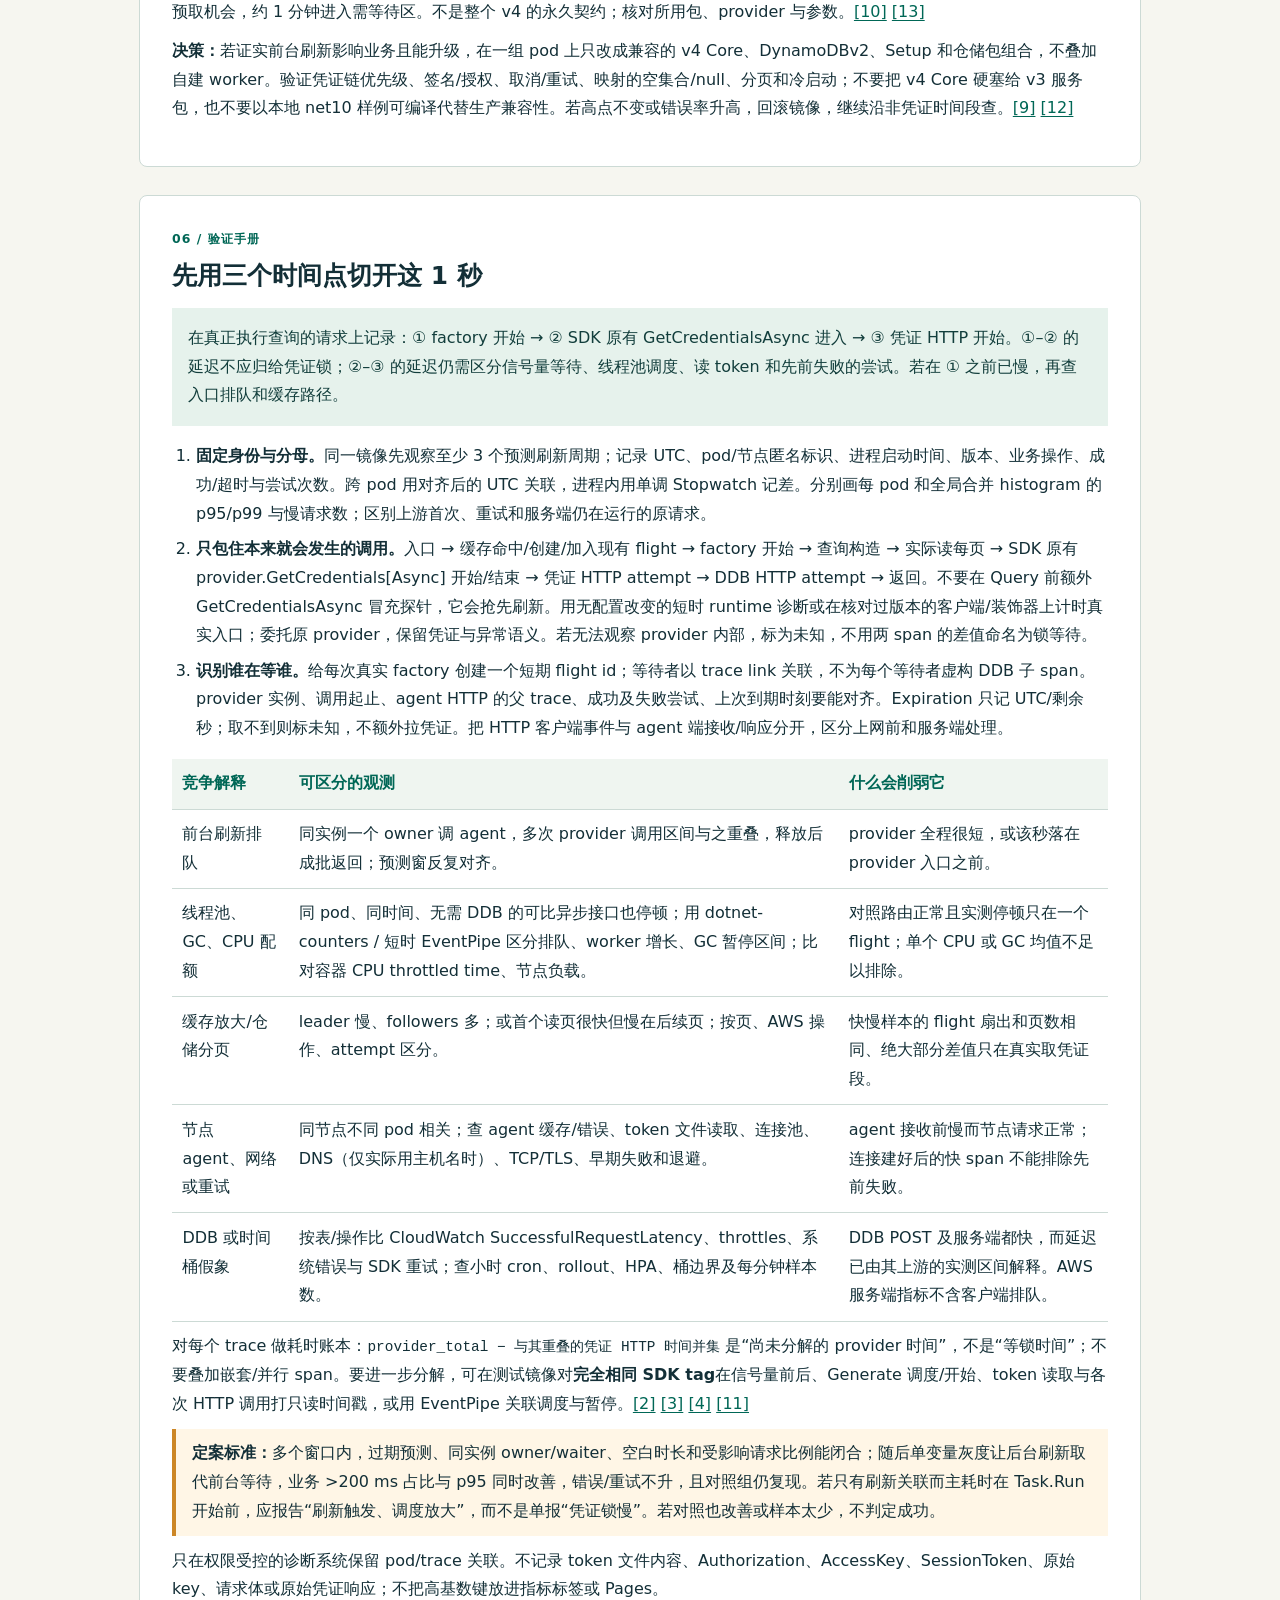
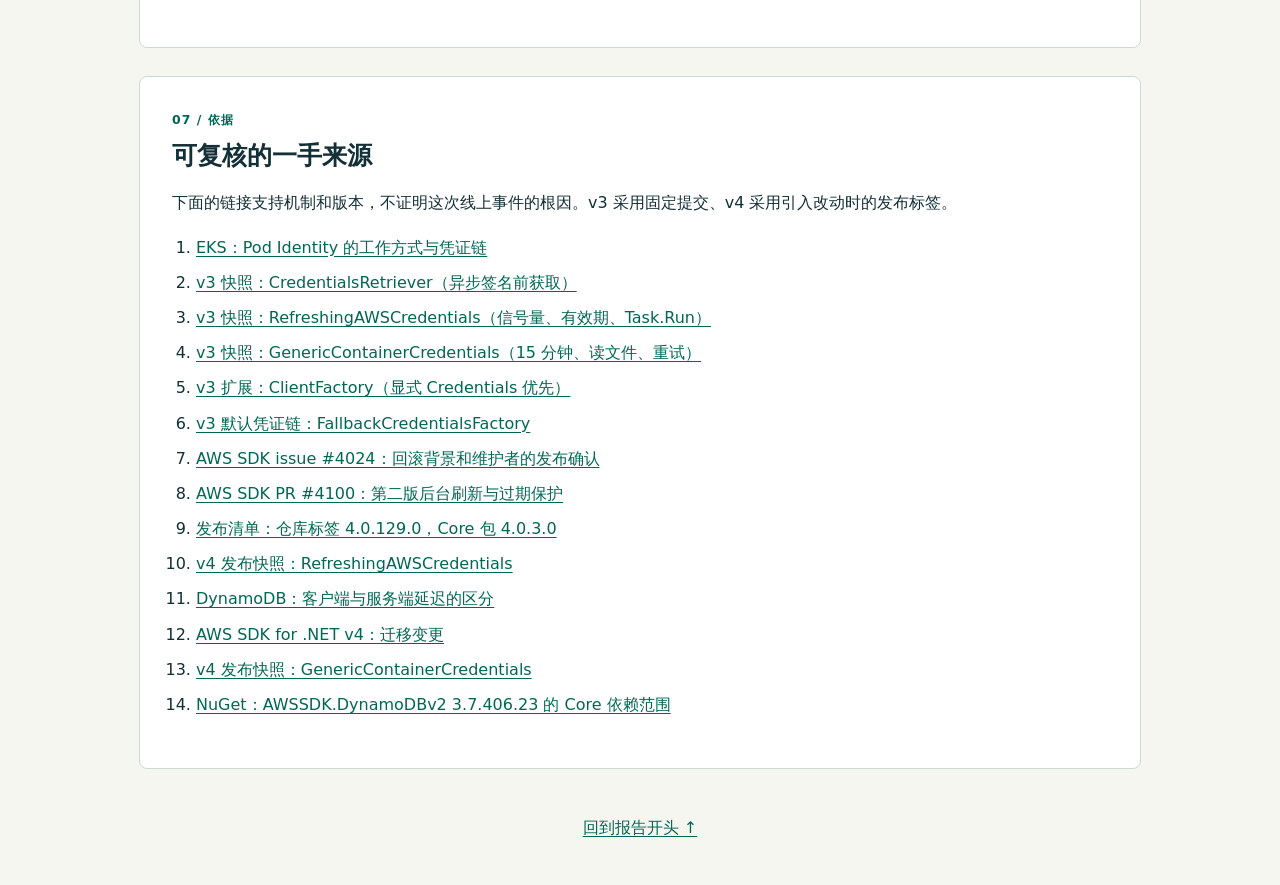
==== commit c4724e17: "Clarify cache findings and pin the declared DynamoDB SDK dependency" ====
--- a/docs/index.html
+++ b/docs/index.html
@@ -1,7 +1,7 @@
-<!doctype html><html lang="zh-CN"><head><meta charset="utf-8"><meta name="viewport" content="width=device-width,initial-scale=1"><meta name="description" content="DynamoDB 每小时 p95 峰值：凭证刷新、缓存放大与可证伪的验证方案"><title>DynamoDB p95 周期性高点｜排查报告</title><link rel="stylesheet" href="report.css"></head><body><header id="top"><small>性能诊断报告　/　2026-11-26</small><h1>DynamoDB p95<br>为什么约每小时抬头？</h1><p>当前判断：优先验证前台凭证刷新；尚不能把前置 1 秒归为锁等待。先测量生产路径，再决定是否升级或预热。</p></header><nav aria-label="报告目录"><a href="#case">结论</a><a href="#repo">本地仓储</a><a href="#v3">v3 时序</a><a href="#cache">缓存审查</a><a href="#decision">预热与 v4</a><a href="#verify">验证手册</a><a href="#sources">来源</a></nav><main><section id="case"><div class="k">01 / 现场证据</div><h2>凭证刷新是首要调查方向，但还不是 1 秒的归因</h2><p>用户观察：约每小时出现 p95 高点；慢 trace 是「进服务 → 约 1 s 无 span → 快速访问 /v1/credentials → POST DynamoDB」。上游 200 ms 超时后重试，另一个 pod 在 80–90 ms 内直接发出 POST。测试 pod 的一次 curl 为 257 ms，取回的凭证距过期约 1 小时。以下不是生产测量结果。</p><div class="scroll"><table><thead><tr><th scope="col">观察</th><th scope="col">支持什么</th><th scope="col">不能推出什么</th></tr></thead><tbody><tr><td>凭证端点在 POST 之前</td><td>符合 SDK 先取凭证再签名、发请求的顺序。</td><td>HTTP span 之前可以有业务排队、运行时暂停或漏采。单个 span 不是整次取凭证的耗时。</td></tr><tr><td>第二个 pod 快</td><td>该次重试不需要可见的端点请求，可能已有可用凭证。</td><td>并非同时同进程的对照；缓存、负载、节点、连接、请求次序都变了。</td></tr><tr><td>DDB 流量平稳</td><td>不支持整片缓存同时穿透并制造大量 DDB 流量。</td><td>single-flight 正会把很多等待者压成一次读；汇总 QPS 也隐藏单 pod 的短暂排队。</td></tr><tr><td>每小时峰值</td><td>值得对齐到期、发布、节点作业与资源指标。</td><td>每个 pod 各自刷新不自然推出所有 pod 整点同步；独立相位通常会抹平峰值。</td></tr></tbody></table></div><p class="note"><strong>先定义 p95：</strong>上游逻辑请求、每次 HTTP 尝试、服务端请求、仓储页读取、成功 DDB 服务请求是五个不同总体。一个刷新事件要抬升某个桶的 p95，通常需要让约 5% 或更多样本变慢（受样本数、桶宽和插值影响）。例：1000 次里仅 1 次慢，能抬高 max，却不足以单独解释 p95。不要平均各 pod 的 p95。按相同窗口合并 histogram buckets，同时看请求数、超时数和 &gt;200 ms 占比。</p></section>
-<section id="repo"><div class="k">02 / 工作区证据</div><h2>本地候选是 v4 仓储，不能据此给生产 v3 定案</h2><p>在本地可检索源码中未找到精确名为 <code>Contione.DDB</code> 的项目。最接近的是 <code>Contione.GenAI/src/iHerb.DCE.DynamoDB</code>，核查提交 <code>4c42503a36a95fab527f99d7cf512300b8bb98b4</code>。这不是生产程序集身份的证明。两个近名 dce-service 样例注册的是模板计划缓存和 HTTP provider，不是贴出的 DDB 缓存链。</p><div class="scroll"><table><thead><tr><th scope="col">本地证据（路径相对 Contione.GenAI）</th><th scope="col">对诊断的影响</th></tr></thead><tbody><tr><td><code>Directory.Packages.props:7</code> 附近；<code>src/iHerb.DCE.DynamoDB/obj/project.assets.json:5</code> 起</td><td>项目面向 net10.0；本地还原快照 DynamoDBv2 4.0.103.6 / Core 4.0.102.3。不能当作镜像锁文件。</td></tr><tr><td><code>src/iHerb.DCE.DynamoDB/DependencyInjection.cs:17,38</code></td><td>AddDynamoDBRepositories 使用容器已有的 IAmazonDynamoDB，context 单例、仓储 scoped。另一入口 AddDynamoDBDataAccess 用 TryAddSingleton 和 new AmazonDynamoDBClient(config)，若实际走此工厂，不读取你设置的 AWSOptions.Credentials。应核查最终生效注册而非仅看某一行。</td></tr><tr><td><code>DynamoDBRepository.cs:80,96,156,166,184</code>（同项目）</td><td>QueryPageAsync → FromQueryAsync → GetNextSetAsync（一页）。流式 QueryAsync 返回序列，开始枚举才创建 search、逐页读取；按分区便捷方法还读取表映射。计时要覆盖真正的枚举/每页，而非只计返回序列。</td></tr><tr><td><code>tests/iHerb.DCE.DynamoDB.Tests/RepositoryStreamingTests.cs:87</code>；<code>src/iHerb.DCE.DynamoDB/README.md:65</code></td><td>测试是 stub client，不验证云端延迟。检查页数、Limit、分页 token 是否存在（不记录 token）、实际 AWS operation 和 attempt；若生产启用了表元数据发现，再排查冷 DescribeTable，而非假定每次必有。</td></tr></tbody></table></div><p><strong>双轨决策：</strong>如果发布物是 v3，再按下节对相同 tag 逐行复核；若是已包含修复的 v4，优先查冷启动、过期安全窗、后台刷新失败、非凭证停顿，不要用“v3 不后台刷”解释。取镜像 digest、实际加载的 Core/DynamoDBv2/Setup 信息版本和 provider 类型；程序集 AssemblyVersion 不一定等于 NuGet 小版本。</p></section>
+<!doctype html><html lang="zh-CN"><head><meta charset="utf-8"><meta name="viewport" content="width=device-width,initial-scale=1"><meta name="description" content="DynamoDB 每小时 p95 峰值：凭证刷新、缓存放大与可证伪的验证方案"><title>DynamoDB p95 周期性高点｜排查报告</title><link rel="stylesheet" href="report.css"></head><body><header id="top"><small>性能诊断报告　/　2026-11-26</small><h1>DynamoDB p95<br>为什么约每小时抬头？</h1><p>结论：尖峰期间实际打到 DynamoDB 的查询量平稳，不支持缓存击穿；这条慢请求随后继续执行，也没有证据表明 GetOrSetAsync 死锁。先不改缓存、不加预热，优先查发起查询的请求在凭证 HTTP 前的约 1 秒花在哪里。</p></header><nav aria-label="报告目录"><a href="#case">结论</a><a href="#repo">本地仓储</a><a href="#v3">v3 时序</a><a href="#cache">缓存审查</a><a href="#decision">预热与 v4</a><a href="#verify">验证手册</a><a href="#sources">来源</a></nav><main><section id="case"><div class="k">01 / 现场证据</div><h2>凭证刷新是首要调查方向，但还不是 1 秒的归因</h2><p>用户观察：约每小时出现 p95 高点；慢 trace 是「进服务 → 约 1 s 无 span → 快速访问 /v1/credentials → POST DynamoDB」。上游 200 ms 超时后重试，另一个 pod 在 80–90 ms 内直接发出 POST。测试 pod 的一次 curl 为 257 ms，取回的凭证距过期约 1 小时。以下不是生产测量结果。</p><div class="scroll"><table><thead><tr><th scope="col">观察</th><th scope="col">支持什么</th><th scope="col">不能推出什么</th></tr></thead><tbody><tr><td>凭证端点在 POST 之前</td><td>符合 SDK 先取凭证再签名、发请求的顺序。</td><td>HTTP span 之前可以有业务排队、运行时暂停或漏采。单个 span 不是整次取凭证的耗时。</td></tr><tr><td>第二个 pod 快</td><td>该次重试不需要可见的端点请求，可能已有可用凭证。</td><td>并非同时同进程的对照；缓存、负载、节点、连接、请求次序都变了。</td></tr><tr><td>DDB 流量平稳</td><td>不支持整片缓存同时穿透并制造大量 DDB 流量。</td><td>只有观测到同一 pod、同一个 key 的多个请求在等同一次加载，才能把缓存记为放大因素；回源量平稳本身不能证明存在这些等待者。</td></tr><tr><td>每小时峰值</td><td>值得对齐到期、发布、节点作业与资源指标。</td><td>每个 pod 各自刷新不自然推出所有 pod 整点同步；独立相位通常会抹平峰值。</td></tr></tbody></table></div><p class="note"><strong>先定义 p95：</strong>上游逻辑请求、每次 HTTP 尝试、服务端请求、仓储页读取、成功 DDB 服务请求是五个不同总体。一个刷新事件要抬升某个桶的 p95，通常需要让约 5% 或更多样本变慢（受样本数、桶宽和插值影响）。例：1000 次里仅 1 次慢，能抬高 max，却不足以单独解释 p95。不要平均各 pod 的 p95。按相同窗口合并 histogram buckets，同时看请求数、超时数和 &gt;200 ms 占比。</p></section>
+<section id="repo"><div class="k">02 / 工作区证据</div><h2>项目声明使用 v3，本地候选仓储使用 v4</h2><p><strong>业务项目声明：</strong><code>AWSSDK.DynamoDBv2 3.7.406.23</code>。<a href="#s14">NuGet 依赖清单 [14]</a> 要求 <code>3.7.402.41 ≤ AWSSDK.Core &lt; 4.0.0</code>。下界不是实际安装版本；以部署镜像的 <code>.deps.json</code> 或进程加载的程序集信息版本为准。若线上采用该声明并按此范围还原，排查走 v3 路径。</p><p>在本地可检索源码中未找到精确名为 <code>Contione.DDB</code> 的项目。最接近的是 <code>Contione.GenAI/src/iHerb.DCE.DynamoDB</code>，核查提交 <code>4c42503a36a95fab527f99d7cf512300b8bb98b4</code>。这不是生产程序集身份的证明。两个近名 dce-service 样例注册的是模板计划缓存和 HTTP provider，不是贴出的 DDB 缓存链。</p><div class="scroll"><table><thead><tr><th scope="col">本地证据（路径相对 Contione.GenAI）</th><th scope="col">对诊断的影响</th></tr></thead><tbody><tr><td><code>Directory.Packages.props:7</code> 附近；<code>src/iHerb.DCE.DynamoDB/obj/project.assets.json:5</code> 起</td><td>项目面向 net10.0；本地还原快照 DynamoDBv2 4.0.103.6 / Core 4.0.102.3。不能当作镜像锁文件。</td></tr><tr><td><code>src/iHerb.DCE.DynamoDB/DependencyInjection.cs:17,38</code></td><td>AddDynamoDBRepositories 使用容器已有的 IAmazonDynamoDB，context 单例、仓储 scoped。另一入口 AddDynamoDBDataAccess 用 TryAddSingleton 和 new AmazonDynamoDBClient(config)，若实际走此工厂，不读取你设置的 AWSOptions.Credentials。应核查最终生效注册而非仅看某一行。</td></tr><tr><td><code>DynamoDBRepository.cs:80,96,156,166,184</code>（同项目）</td><td>QueryPageAsync → FromQueryAsync → GetNextSetAsync（一页）。流式 QueryAsync 返回序列，开始枚举才创建 search、逐页读取；按分区便捷方法还读取表映射。计时要覆盖真正的枚举/每页，而非只计返回序列。</td></tr><tr><td><code>tests/iHerb.DCE.DynamoDB.Tests/RepositoryStreamingTests.cs:87</code>；<code>src/iHerb.DCE.DynamoDB/README.md:65</code></td><td>测试是 stub client，不验证云端延迟。检查页数、Limit、分页 token 是否存在（不记录 token）、实际 AWS operation 和 attempt；若生产启用了表元数据发现，再排查冷 DescribeTable，而非假定每次必有。</td></tr></tbody></table></div><p><strong>双轨决策：</strong>如果发布物是 v3，再按下节对相同 tag 逐行复核；若是已包含修复的 v4，优先查冷启动、过期安全窗、后台刷新失败、非凭证停顿，不要用“v3 不后台刷”解释。取镜像 digest、实际加载的 Core/DynamoDBv2/Setup 信息版本和 provider 类型；程序集 AssemblyVersion 不一定等于 NuGet 小版本。</p></section>
 <section id="v3"><div class="k">03 / SDK 机制</div><h2>区分刷新发起者、同实例等待者和同 key 等待者</h2><p>环境变量及路径与 EKS Pod Identity 相符，但更靠前的 provider、profile 或显式凭证可能优先。Agent 运行在节点并缓存凭证；pod 的进程缓存、节点 agent 缓存和 AWS 签发的 Session 不是同一层。不要从“发起一次 HTTP”推出“本次新签发了凭证”。<a href="#s1" aria-label="来源 1">[1]</a> <a href="#s4" aria-label="来源 4">[4]</a> <a href="#s6" aria-label="来源 6">[6]</a></p><p class="flow">业务 miss → 进入 factory → 仓储实际读页 → SDK CredentialsRetriever → provider.GetCredentialsAsync → 签名 → DDB HTTP attempt。仅同一缓存实例同 key 共享 factory；不同 key 到此仍可争用同一个凭证对象。<a href="#s2" aria-label="来源 2">[2]</a> <a href="#s3" aria-label="来源 3">[3]</a></p><p>核对的 v3.7 快照：异步入口先 <code>SemaphoreSlim.WaitAsync()</code>；拿到单实例信号量后才检查状态。空状态或超过内部过期时间时，在释放信号量前等待生成新凭证；其余调用积压，交还后重新检查，通常不再发 HTTP。这里的「阻塞请求」指延长临界路径，<strong>不等于所有等待者都占着一个线程</strong>。同步入口则用 Wait。<a href="#s2" aria-label="来源 2">[2]</a> <a href="#s3" aria-label="来源 3">[3]</a></p><p>该快照的 GenericContainerCredentials 覆写同步生成，基类 async 路径用 <code>Task.Run</code> 调它；生成过程读 token 文件、访问本地端点，失败可抖动重试并 sleep。因此，<strong>发起者可能已占信号量、但刷新工作仍在等线程池调度</strong>；这能同时产生前置空白和一群慢等待者。不是所有 v3 小版本都已验证。<a href="#s3" aria-label="来源 3">[3]</a> <a href="#s4" aria-label="来源 4">[4]</a></p><p class="note"><strong>你这条 trace 的关键矛盾：</strong>若它只是等待同一 provider 的另一次<strong>成功</strong>刷新，轮到它时通常会复用结果，不应再为同一次刷新自己发 HTTP。先查凭证 span 的父子关系、进程和 attempt；若确是它发，优先查发起者的调度、读 token、前序失败/退避或更上游的排队。仅凭“空白后出现快速 GET”无法把 1 秒记在锁上。</p><p>容器 provider 在该版本预留 15 分钟，内部有效期为端点返回的 UTC Expiration − 15 min；超过门槛后的首次取用触发。若 12:00 获得有效至 13:00 的凭证，持续有流量时预计约 12:45 后刷新，不是必在 13:00。若 agent 返回同一过期时刻、业务间歇、真实 TTL 不同或节点相位相关，观测间隔还会变化。用前一次<strong>生产</strong> Expiration 预测下一次，再比较墙钟整点。<a href="#s1" aria-label="来源 1">[1]</a> <a href="#s3" aria-label="来源 3">[3]</a> <a href="#s4" aria-label="来源 4">[4]</a></p></section>
-<section id="cache"><div class="k">04 / 贴出的缓存</div><h2>single-flight 保护 DDB 的流量，不保证调用方的尾延迟</h2><p>重复粘贴的两段相同，按一份评估。命中不会等待 factory；同一实例和 key 的 miss 共用 Lazy 创建的 Task。一旦一次加载慢，所有尚未超时的跟随者都慢，跟随者 trace 甚至可能没有 DDB 子 span。不能用“没看到 DDB 请求增加”排除这一放大器。</p><ul><li><code>ExecutionAndPublication</code> 保护的是 Lazy 值的创建。从调用 <code>lazy.Value</code> 到 factory 首次真正异步挂起前，双检、构造查询和 factory 同步前缀可能在创建线程执行，其他同 key 线程在取 Value 时也可能短暂等待。分别计时取 Value 与 await task；不要把两者统称为 await 锁。</li><li><code>WaitAsync(ct)</code> 只取消该等待者；factory 获得 <code>CancellationToken.None</code>。200 ms 的上游重试不会撤销原始读，另一 pod 可以再读一遍。对共享加载设独立超时预算和应用停止 token，不绑第一个调用者；确认超时传到实际分页/SDK 调用。永不完成的 factory 会留住 inflight 条目。</li><li>如果 factory 返回的是 <code>IAsyncEnumerable&lt;T&gt;</code> 而非已物化的一页/集合，缓存共享的可能只是<strong>序列对象</strong>，每次枚举仍可能再查 DDB。先核实生产 factory 的 T；这不是已证实的缺陷。</li><li>同一字符串 key 应固定类型及语义；赢家决定 factory 和 TTL。Remove 只删已存值，进行中的旧加载仍可能写回。SizeLimit=条数不能约束等待任务/对象字节，容量拒写或驱逐会造成连续 miss。优先观察命中、加载、等待、驱逐与每次加载扇出，而不是先改锁。</li></ul></section>
+<section id="cache"><div class="k">04 / 贴出的缓存</div><h2>区分第一个慢查询和等待它的请求</h2><p>重复粘贴的两段相同，按一份评估。命中不会等待 factory；同一实例和 key 的 miss 共用 Lazy 创建的 Task。一旦一次加载慢，所有尚未超时的跟随者都慢，跟随者 trace 甚至可能没有 DDB 子 span。这是可能的放大机制，尚未在线上观测到；它不能解释第一个发起查询的请求为什么慢，不建议据此修改缓存。</p><ul><li><code>ExecutionAndPublication</code> 保护的是 Lazy 值的创建。从调用 <code>lazy.Value</code> 到 factory 首次真正异步挂起前，双检、构造查询和 factory 同步前缀可能在创建线程执行，其他同 key 线程在取 Value 时也可能短暂等待。分别计时取 Value 与 await task；不要把两者统称为 await 锁。</li><li><code>WaitAsync(ct)</code> 只取消该等待者；factory 获得 <code>CancellationToken.None</code>。200 ms 的上游重试不会撤销原始读，另一 pod 可以再读一遍。对共享加载设独立超时预算和应用停止 token，不绑第一个调用者；确认超时传到实际分页/SDK 调用。永不完成的 factory 会留住 inflight 条目。</li><li>如果 factory 返回的是 <code>IAsyncEnumerable&lt;T&gt;</code> 而非已物化的一页/集合，缓存共享的可能只是<strong>序列对象</strong>，每次枚举仍可能再查 DDB。先核实生产 factory 的 T；这不是已证实的缺陷。</li><li>同一字符串 key 应固定类型及语义；赢家决定 factory 和 TTL。Remove 只删已存值，进行中的旧加载仍可能写回。SizeLimit=条数不能约束等待任务/对象字节，容量拒写或驱逐会造成连续 miss。优先观察命中、加载、等待、驱逐与每次加载扇出，而不是先改锁。</li></ul></section>
 <section id="decision"><div class="k">05 / 方案比较</div><h2>先获取基线，不把预热任务当作默认修复</h2><h3>v3：30 秒轮询只能争取“由谁发起”，不能提前于 SDK 的窗口强刷</h3><p>若 API 调用频繁，请求常会比下一次 tick 更早跨过门槛；若后台先抢到，同实例的业务请求仍会等待它完成。启动时就取到 provider 对象也不代表已经拿到了有效凭证，首取可能仍需访问 agent。BackgroundService 不是专用线程池，对线程池饥饿、GC、CPU throttling 无隔离作用。<a href="#s3" aria-label="来源 3">[3]</a> <a href="#s4" aria-label="来源 4">[4]</a> <a href="#s6" aria-label="来源 6">[6]</a></p><p><strong>若必须做 v3 对照：</strong>在服务组合根解析一次预期的可刷新 AWSCredentials，给实际使用的 AddAWSService 客户端选项设置这一个对象；后台从同一个 DI 注册取对象；不要每次 tick 解析链、另建 service provider/客户端、复制 ImmutableCredentials 或固化 SessionAWSCredentials。确认扩展/配置名、注册顺序及自建 client 旁路；装饰器的同步和异步入口都要代理。为该实例生成进程内随机编号，在构造与实际取用处比对，配合观察是哪一个实例发起了访问；仅记录类型或两次 GetRequiredService 相同不足以证明 DDB 也在用它。<a href="#s5" aria-label="来源 5">[5]</a> <a href="#s6" aria-label="来源 6">[6]</a></p><p>默认链选择也可能因 profile、环境或显式配置而改变；不要把生产角色默默换掉。首次无凭证或必须刷新但端点失败时，核对的 v3 GenericContainerCredentials 会重试，最终异常可传回调用者，既不能假设无限重试，也不能保证回退到旧值。worker 要捕获非停机异常、带上限退避和 jitter、禁止重叠 tick、限速告警；不处置与客户端共用的 provider。区分 readiness 与 liveness，避免一次 agent 故障导致整组 pod 重启。<a href="#s3" aria-label="来源 3">[3]</a> <a href="#s4" aria-label="来源 4">[4]</a></p><p>30 秒探测是主动干预而非中性测量；&gt;100 ms 日志既可能只是等待别人的刷新，也会漏掉快速刷新和样本分母。记录所有时长的直方图，以及少量慢/失败/实际刷新事件。错开各 pod 的启动与轮询，保留功能开关和未预热对照组。</p><h3>v4：在持续流量下优先试原生机制，不是定时保活</h3><p>AWS issue #4024 记录第一版因可能提供过期凭证而回滚；PR #4100 重做预取和过期保护。仓库发布标签 <strong>4.0.129.0</strong> 对应 <strong>AWSSDK.Core 4.0.3.0</strong>，二者不是同一编号。<a href="#s7" aria-label="来源 7">[7]</a> <a href="#s8" aria-label="来源 8">[8]</a> <a href="#s9" aria-label="来源 9">[9]</a></p><div class="scroll"><table><thead><tr><th scope="col">Core 4.0.3.0 参考状态</th><th scope="col">该请求的行为</th></tr></thead><tbody><tr><td>有可用凭证、尚未到预取窗口</td><td>返回现有凭证；没有流量也不会由此产生一个独立的定时任务。</td></tr><tr><td>进入预取窗口，尚在安全期</td><td>一次调用触发后台加载；其他调用通常继续使用仍有效的旧凭证，同一实例避免重复启动后台刷新。</td></tr><tr><td>冷启动/长时间无流量/到安全边界</td><td>需要前台取得有效凭证，仍可能等或报错。后台失败可再次尝试，不能永远发旧凭证。</td></tr></tbody></table></div><p>该发布快照在保存状态时扣除默认 1 分钟安全缓冲，再对状态应用容器 provider 默认 15 分钟预取窗：真实剩余约 16 分钟开始有预取机会，约 1 分钟进入需等待区。不是整个 v4 的永久契约；核对所用包、provider 与参数。<a href="#s10" aria-label="来源 10">[10]</a> <a href="#s13" aria-label="来源 13">[13]</a></p><p><strong>决策：</strong>若证实前台刷新影响业务且能升级，在一组 pod 上只改成兼容的 v4 Core、DynamoDBv2、Setup 和仓储包组合，不叠加自建 worker。验证凭证链优先级、签名/授权、取消/重试、映射的空集合/null、分页和冷启动；不要把 v4 Core 硬塞给 v3 服务包，也不要以本地 net10 样例可编译代替生产兼容性。若高点不变或错误率升高，回滚镜像，继续沿非凭证时间段查。<a href="#s9" aria-label="来源 9">[9]</a> <a href="#s12" aria-label="来源 12">[12]</a></p></section>
-<section id="verify"><div class="k">06 / 验证手册</div><h2>一轮不改变刷新时机的测量，比每 30 秒探测更有判别力</h2><ol><li><strong>固定身份与分母。</strong>同一镜像先观察至少 3 个预测刷新周期；记录 UTC、pod/节点匿名标识、进程启动时间、版本、业务操作、成功/超时与尝试次数。跨 pod 用对齐后的 UTC 关联，进程内用单调 Stopwatch 记差。分别画每 pod 和全局合并 histogram 的 p95/p99 与慢请求数；区别上游首次、重试和服务端仍在运行的原请求。</li><li><strong>只包住本来就会发生的调用。</strong>入口 → 缓存命中/创建/加入现有 flight → factory 开始 → 查询构造 → 实际读每页 → SDK 原有 provider.GetCredentials[Async] 开始/结束 → 凭证 HTTP attempt → DDB HTTP attempt → 返回。不要在 Query 前额外 GetCredentialsAsync 冒充探针，它会抢先刷新。用无配置改变的短时 runtime 诊断或在核对过版本的客户端/装饰器上计时真实入口；委托原 provider，保留凭证与异常语义。若无法观察 provider 内部，标为未知，不用两 span 的差值命名为锁等待。</li><li><strong>识别谁在等谁。</strong>给每次真实 factory 创建一个短期 flight id；等待者以 trace link 关联，不为每个等待者虚构 DDB 子 span。provider 实例、调用起止、agent HTTP 的父 trace、成功及失败尝试、上次到期时刻要能对齐。Expiration 只记 UTC/剩余秒；取不到则标未知，不额外拉凭证。把 HTTP 客户端事件与 agent 端接收/响应分开，区分上网前和服务端处理。</li></ol><div class="scroll"><table><thead><tr><th scope="col">竞争解释</th><th scope="col">可区分的观测</th><th scope="col">什么会削弱它</th></tr></thead><tbody><tr><td>前台刷新排队</td><td>同实例一个 owner 调 agent，多次 provider 调用区间与之重叠，释放后成批返回；预测窗反复对齐。</td><td>provider 全程很短，或该秒落在 provider 入口之前。</td></tr><tr><td>线程池、GC、CPU 配额</td><td>同 pod、同时间、无需 DDB 的可比异步接口也停顿；用 dotnet-counters / 短时 EventPipe 区分排队、worker 增长、GC 暂停区间；比对容器 CPU throttled time、节点负载。</td><td>对照路由正常且实测停顿只在一个 flight；单个 CPU 或 GC 均值不足以排除。</td></tr><tr><td>缓存放大/仓储分页</td><td>leader 慢、followers 多；或首个读页很快但慢在后续页；按页、AWS 操作、attempt 区分。</td><td>快慢样本的 flight 扇出和页数相同、绝大部分差值只在真实取凭证段。</td></tr><tr><td>节点 agent、网络或重试</td><td>同节点不同 pod 相关；查 agent 缓存/错误、token 文件读取、连接池、DNS（仅实际用主机名时）、TCP/TLS、早期失败和退避。</td><td>agent 接收前慢而节点请求正常；连接建好后的快 span 不能排除先前失败。</td></tr><tr><td>DDB 或时间桶假象</td><td>按表/操作比 CloudWatch SuccessfulRequestLatency、throttles、系统错误与 SDK 重试；查小时 cron、rollout、HPA、桶边界及每分钟样本数。</td><td>DDB POST 及服务端都快，而延迟已由其上游的实测区间解释。AWS 服务端指标不含客户端排队。</td></tr></tbody></table></div><p>对每个 trace 做耗时账本：<code>provider_total − 与其重叠的凭证 HTTP 时间并集</code> 是“尚未分解的 provider 时间”，不是“等锁时间”；不要叠加嵌套/并行 span。要进一步分解，可在测试镜像对<strong>完全相同 SDK tag</strong>在信号量前后、Generate 调度/开始、token 读取与各次 HTTP 调用打只读时间戳，或用 EventPipe 关联调度与暂停。<a href="#s2" aria-label="来源 2">[2]</a> <a href="#s3" aria-label="来源 3">[3]</a> <a href="#s4" aria-label="来源 4">[4]</a> <a href="#s11" aria-label="来源 11">[11]</a></p><p class="note"><strong>定案标准：</strong>多个窗口内，过期预测、同实例 owner/waiter、空白时长和受影响请求比例能闭合；随后单变量灰度让后台刷新取代前台等待，业务 &gt;200 ms 占比与 p95 同时改善，错误/重试不升，且对照组仍复现。若只有刷新关联而主耗时在 Task.Run 开始前，应报告“刷新触发、调度放大”，而不是单报“凭证锁慢”。若对照也改善或样本太少，不判定成功。</p><p>只在权限受控的诊断系统保留 pod/trace 关联。不记录 token 文件内容、Authorization、AccessKey、SessionToken、原始 key、请求体或原始凭证响应；不把高基数键放进指标标签或 Pages。</p></section>
-<section id="sources"><div class="k">07 / 依据</div><h2>可复核的一手来源</h2><p>下面的链接支持机制和版本，不证明这次线上事件的根因。v3 采用固定提交、v4 采用引入改动时的发布标签。</p><ol><li id="s1"><a href="https://docs.aws.amazon.com/eks/latest/userguide/pod-id-how-it-works.html">EKS：Pod Identity 的工作方式与凭证链</a></li><li id="s2"><a href="https://github.com/aws/aws-sdk-net/blob/1c4044d41342e4d7b30b5f88a72503a6227ae9ea/sdk/src/Core/Amazon.Runtime/Pipeline/Handlers/CredentialsRetriever.cs">v3 快照：CredentialsRetriever（异步签名前获取）</a></li><li id="s3"><a href="https://github.com/aws/aws-sdk-net/blob/1c4044d41342e4d7b30b5f88a72503a6227ae9ea/sdk/src/Core/Amazon.Runtime/Credentials/RefreshingAWSCredentials.cs">v3 快照：RefreshingAWSCredentials（信号量、有效期、Task.Run）</a></li><li id="s4"><a href="https://github.com/aws/aws-sdk-net/blob/1c4044d41342e4d7b30b5f88a72503a6227ae9ea/sdk/src/Core/Amazon.Runtime/Credentials/GenericContainerCredentials.cs">v3 快照：GenericContainerCredentials（15 分钟、读文件、重试）</a></li><li id="s5"><a href="https://github.com/aws/aws-sdk-net/blob/1c4044d41342e4d7b30b5f88a72503a6227ae9ea/extensions/src/AWSSDK.Extensions.NETCore.Setup/ClientFactory.cs">v3 扩展：ClientFactory（显式 Credentials 优先）</a></li><li id="s6"><a href="https://github.com/aws/aws-sdk-net/blob/1c4044d41342e4d7b30b5f88a72503a6227ae9ea/sdk/src/Core/Amazon.Runtime/Credentials/FallbackCredentialsFactory.cs">v3 默认凭证链：FallbackCredentialsFactory</a></li><li id="s7"><a href="https://github.com/aws/aws-sdk-net/issues/4024">AWS SDK issue #4024：回滚背景和维护者的发布确认</a></li><li id="s8"><a href="https://github.com/aws/aws-sdk-net/pull/4100">AWS SDK PR #4100：第二版后台刷新与过期保护</a></li><li id="s9"><a href="https://github.com/aws/aws-sdk-net/releases/tag/4.0.129.0">发布清单：仓库标签 4.0.129.0，Core 包 4.0.3.0</a></li><li id="s10"><a href="https://github.com/aws/aws-sdk-net/blob/4.0.129.0/sdk/src/Core/Amazon.Runtime/Credentials/RefreshingAWSCredentials.cs">v4 发布快照：RefreshingAWSCredentials</a></li><li id="s11"><a href="https://docs.aws.amazon.com/amazondynamodb/latest/developerguide/TroubleshootingLatency.html">DynamoDB：客户端与服务端延迟的区分</a></li><li id="s12"><a href="https://docs.aws.amazon.com/sdk-for-net/v4/developer-guide/net-dg-v4.html">AWS SDK for .NET v4：迁移变更</a></li><li id="s13"><a href="https://github.com/aws/aws-sdk-net/blob/4.0.129.0/sdk/src/Core/Amazon.Runtime/Credentials/GenericContainerCredentials.cs">v4 发布快照：GenericContainerCredentials</a></li></ol></section></main><footer><a href="#top">回到报告开头 ↑</a></footer></body></html>
+<section id="verify"><div class="k">06 / 验证手册</div><h2>先用三个时间点切开这 1 秒</h2><p class="flow">在真正执行查询的请求上记录：① factory 开始 → ② SDK 原有 GetCredentialsAsync 进入 → ③ 凭证 HTTP 开始。①–② 的延迟不应归给凭证锁；②–③ 的延迟仍需区分信号量等待、线程池调度、读 token 和先前失败的尝试。若在 ① 之前已慢，再查入口排队和缓存路径。</p><ol><li><strong>固定身份与分母。</strong>同一镜像先观察至少 3 个预测刷新周期；记录 UTC、pod/节点匿名标识、进程启动时间、版本、业务操作、成功/超时与尝试次数。跨 pod 用对齐后的 UTC 关联，进程内用单调 Stopwatch 记差。分别画每 pod 和全局合并 histogram 的 p95/p99 与慢请求数；区别上游首次、重试和服务端仍在运行的原请求。</li><li><strong>只包住本来就会发生的调用。</strong>入口 → 缓存命中/创建/加入现有 flight → factory 开始 → 查询构造 → 实际读每页 → SDK 原有 provider.GetCredentials[Async] 开始/结束 → 凭证 HTTP attempt → DDB HTTP attempt → 返回。不要在 Query 前额外 GetCredentialsAsync 冒充探针，它会抢先刷新。用无配置改变的短时 runtime 诊断或在核对过版本的客户端/装饰器上计时真实入口；委托原 provider，保留凭证与异常语义。若无法观察 provider 内部，标为未知，不用两 span 的差值命名为锁等待。</li><li><strong>识别谁在等谁。</strong>给每次真实 factory 创建一个短期 flight id；等待者以 trace link 关联，不为每个等待者虚构 DDB 子 span。provider 实例、调用起止、agent HTTP 的父 trace、成功及失败尝试、上次到期时刻要能对齐。Expiration 只记 UTC/剩余秒；取不到则标未知，不额外拉凭证。把 HTTP 客户端事件与 agent 端接收/响应分开，区分上网前和服务端处理。</li></ol><div class="scroll"><table><thead><tr><th scope="col">竞争解释</th><th scope="col">可区分的观测</th><th scope="col">什么会削弱它</th></tr></thead><tbody><tr><td>前台刷新排队</td><td>同实例一个 owner 调 agent，多次 provider 调用区间与之重叠，释放后成批返回；预测窗反复对齐。</td><td>provider 全程很短，或该秒落在 provider 入口之前。</td></tr><tr><td>线程池、GC、CPU 配额</td><td>同 pod、同时间、无需 DDB 的可比异步接口也停顿；用 dotnet-counters / 短时 EventPipe 区分排队、worker 增长、GC 暂停区间；比对容器 CPU throttled time、节点负载。</td><td>对照路由正常且实测停顿只在一个 flight；单个 CPU 或 GC 均值不足以排除。</td></tr><tr><td>缓存放大/仓储分页</td><td>leader 慢、followers 多；或首个读页很快但慢在后续页；按页、AWS 操作、attempt 区分。</td><td>快慢样本的 flight 扇出和页数相同、绝大部分差值只在真实取凭证段。</td></tr><tr><td>节点 agent、网络或重试</td><td>同节点不同 pod 相关；查 agent 缓存/错误、token 文件读取、连接池、DNS（仅实际用主机名时）、TCP/TLS、早期失败和退避。</td><td>agent 接收前慢而节点请求正常；连接建好后的快 span 不能排除先前失败。</td></tr><tr><td>DDB 或时间桶假象</td><td>按表/操作比 CloudWatch SuccessfulRequestLatency、throttles、系统错误与 SDK 重试；查小时 cron、rollout、HPA、桶边界及每分钟样本数。</td><td>DDB POST 及服务端都快，而延迟已由其上游的实测区间解释。AWS 服务端指标不含客户端排队。</td></tr></tbody></table></div><p>对每个 trace 做耗时账本：<code>provider_total − 与其重叠的凭证 HTTP 时间并集</code> 是“尚未分解的 provider 时间”，不是“等锁时间”；不要叠加嵌套/并行 span。要进一步分解，可在测试镜像对<strong>完全相同 SDK tag</strong>在信号量前后、Generate 调度/开始、token 读取与各次 HTTP 调用打只读时间戳，或用 EventPipe 关联调度与暂停。<a href="#s2" aria-label="来源 2">[2]</a> <a href="#s3" aria-label="来源 3">[3]</a> <a href="#s4" aria-label="来源 4">[4]</a> <a href="#s11" aria-label="来源 11">[11]</a></p><p class="note"><strong>定案标准：</strong>多个窗口内，过期预测、同实例 owner/waiter、空白时长和受影响请求比例能闭合；随后单变量灰度让后台刷新取代前台等待，业务 &gt;200 ms 占比与 p95 同时改善，错误/重试不升，且对照组仍复现。若只有刷新关联而主耗时在 Task.Run 开始前，应报告“刷新触发、调度放大”，而不是单报“凭证锁慢”。若对照也改善或样本太少，不判定成功。</p><p>只在权限受控的诊断系统保留 pod/trace 关联。不记录 token 文件内容、Authorization、AccessKey、SessionToken、原始 key、请求体或原始凭证响应；不把高基数键放进指标标签或 Pages。</p></section>
+<section id="sources"><div class="k">07 / 依据</div><h2>可复核的一手来源</h2><p>下面的链接支持机制和版本，不证明这次线上事件的根因。v3 采用固定提交、v4 采用引入改动时的发布标签。</p><ol><li id="s1"><a href="https://docs.aws.amazon.com/eks/latest/userguide/pod-id-how-it-works.html">EKS：Pod Identity 的工作方式与凭证链</a></li><li id="s2"><a href="https://github.com/aws/aws-sdk-net/blob/1c4044d41342e4d7b30b5f88a72503a6227ae9ea/sdk/src/Core/Amazon.Runtime/Pipeline/Handlers/CredentialsRetriever.cs">v3 快照：CredentialsRetriever（异步签名前获取）</a></li><li id="s3"><a href="https://github.com/aws/aws-sdk-net/blob/1c4044d41342e4d7b30b5f88a72503a6227ae9ea/sdk/src/Core/Amazon.Runtime/Credentials/RefreshingAWSCredentials.cs">v3 快照：RefreshingAWSCredentials（信号量、有效期、Task.Run）</a></li><li id="s4"><a href="https://github.com/aws/aws-sdk-net/blob/1c4044d41342e4d7b30b5f88a72503a6227ae9ea/sdk/src/Core/Amazon.Runtime/Credentials/GenericContainerCredentials.cs">v3 快照：GenericContainerCredentials（15 分钟、读文件、重试）</a></li><li id="s5"><a href="https://github.com/aws/aws-sdk-net/blob/1c4044d41342e4d7b30b5f88a72503a6227ae9ea/extensions/src/AWSSDK.Extensions.NETCore.Setup/ClientFactory.cs">v3 扩展：ClientFactory（显式 Credentials 优先）</a></li><li id="s6"><a href="https://github.com/aws/aws-sdk-net/blob/1c4044d41342e4d7b30b5f88a72503a6227ae9ea/sdk/src/Core/Amazon.Runtime/Credentials/FallbackCredentialsFactory.cs">v3 默认凭证链：FallbackCredentialsFactory</a></li><li id="s7"><a href="https://github.com/aws/aws-sdk-net/issues/4024">AWS SDK issue #4024：回滚背景和维护者的发布确认</a></li><li id="s8"><a href="https://github.com/aws/aws-sdk-net/pull/4100">AWS SDK PR #4100：第二版后台刷新与过期保护</a></li><li id="s9"><a href="https://github.com/aws/aws-sdk-net/releases/tag/4.0.129.0">发布清单：仓库标签 4.0.129.0，Core 包 4.0.3.0</a></li><li id="s10"><a href="https://github.com/aws/aws-sdk-net/blob/4.0.129.0/sdk/src/Core/Amazon.Runtime/Credentials/RefreshingAWSCredentials.cs">v4 发布快照：RefreshingAWSCredentials</a></li><li id="s11"><a href="https://docs.aws.amazon.com/amazondynamodb/latest/developerguide/TroubleshootingLatency.html">DynamoDB：客户端与服务端延迟的区分</a></li><li id="s12"><a href="https://docs.aws.amazon.com/sdk-for-net/v4/developer-guide/net-dg-v4.html">AWS SDK for .NET v4：迁移变更</a></li><li id="s13"><a href="https://github.com/aws/aws-sdk-net/blob/4.0.129.0/sdk/src/Core/Amazon.Runtime/Credentials/GenericContainerCredentials.cs">v4 发布快照：GenericContainerCredentials</a></li><li id="s14"><a href="https://www.nuget.org/packages/AWSSDK.DynamoDBv2/3.7.406.23">NuGet：AWSSDK.DynamoDBv2 3.7.406.23 的 Core 依赖范围</a></li></ol></section></main><footer><a href="#top">回到报告开头 ↑</a></footer></body></html>
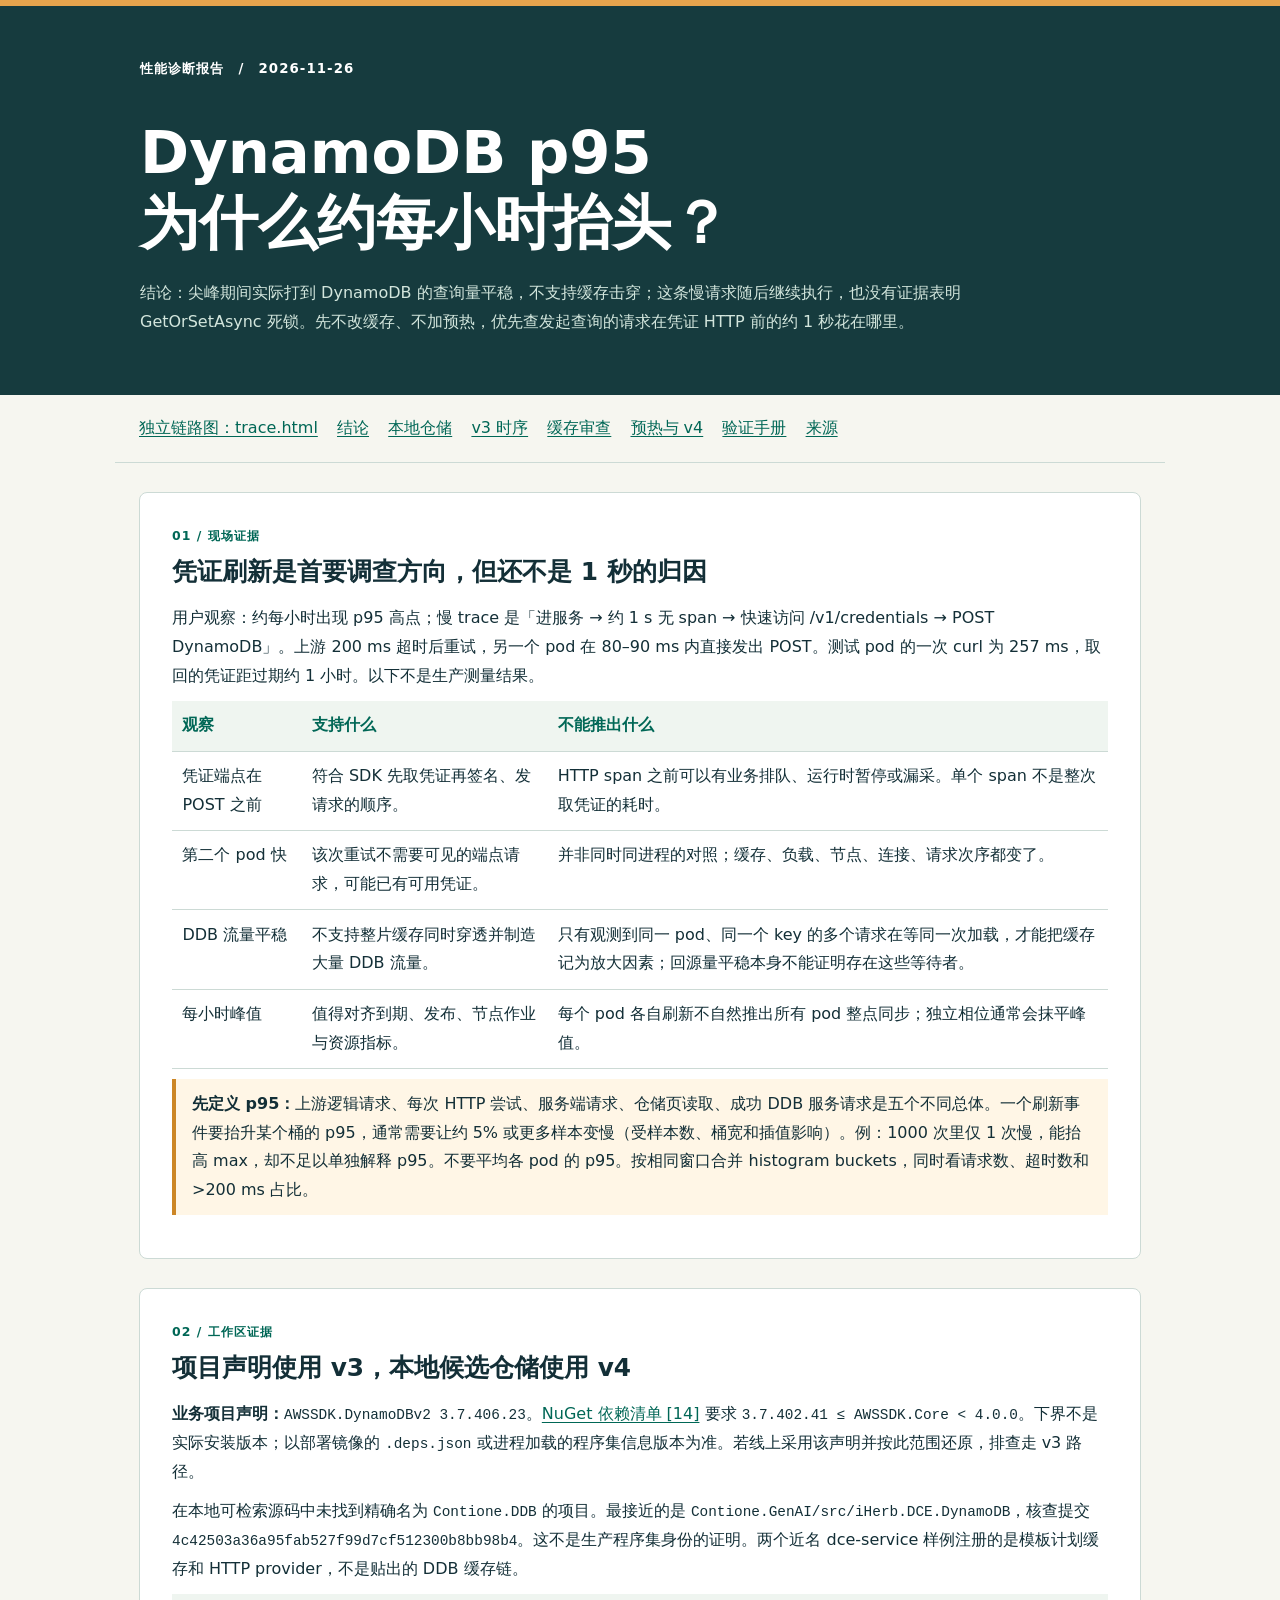
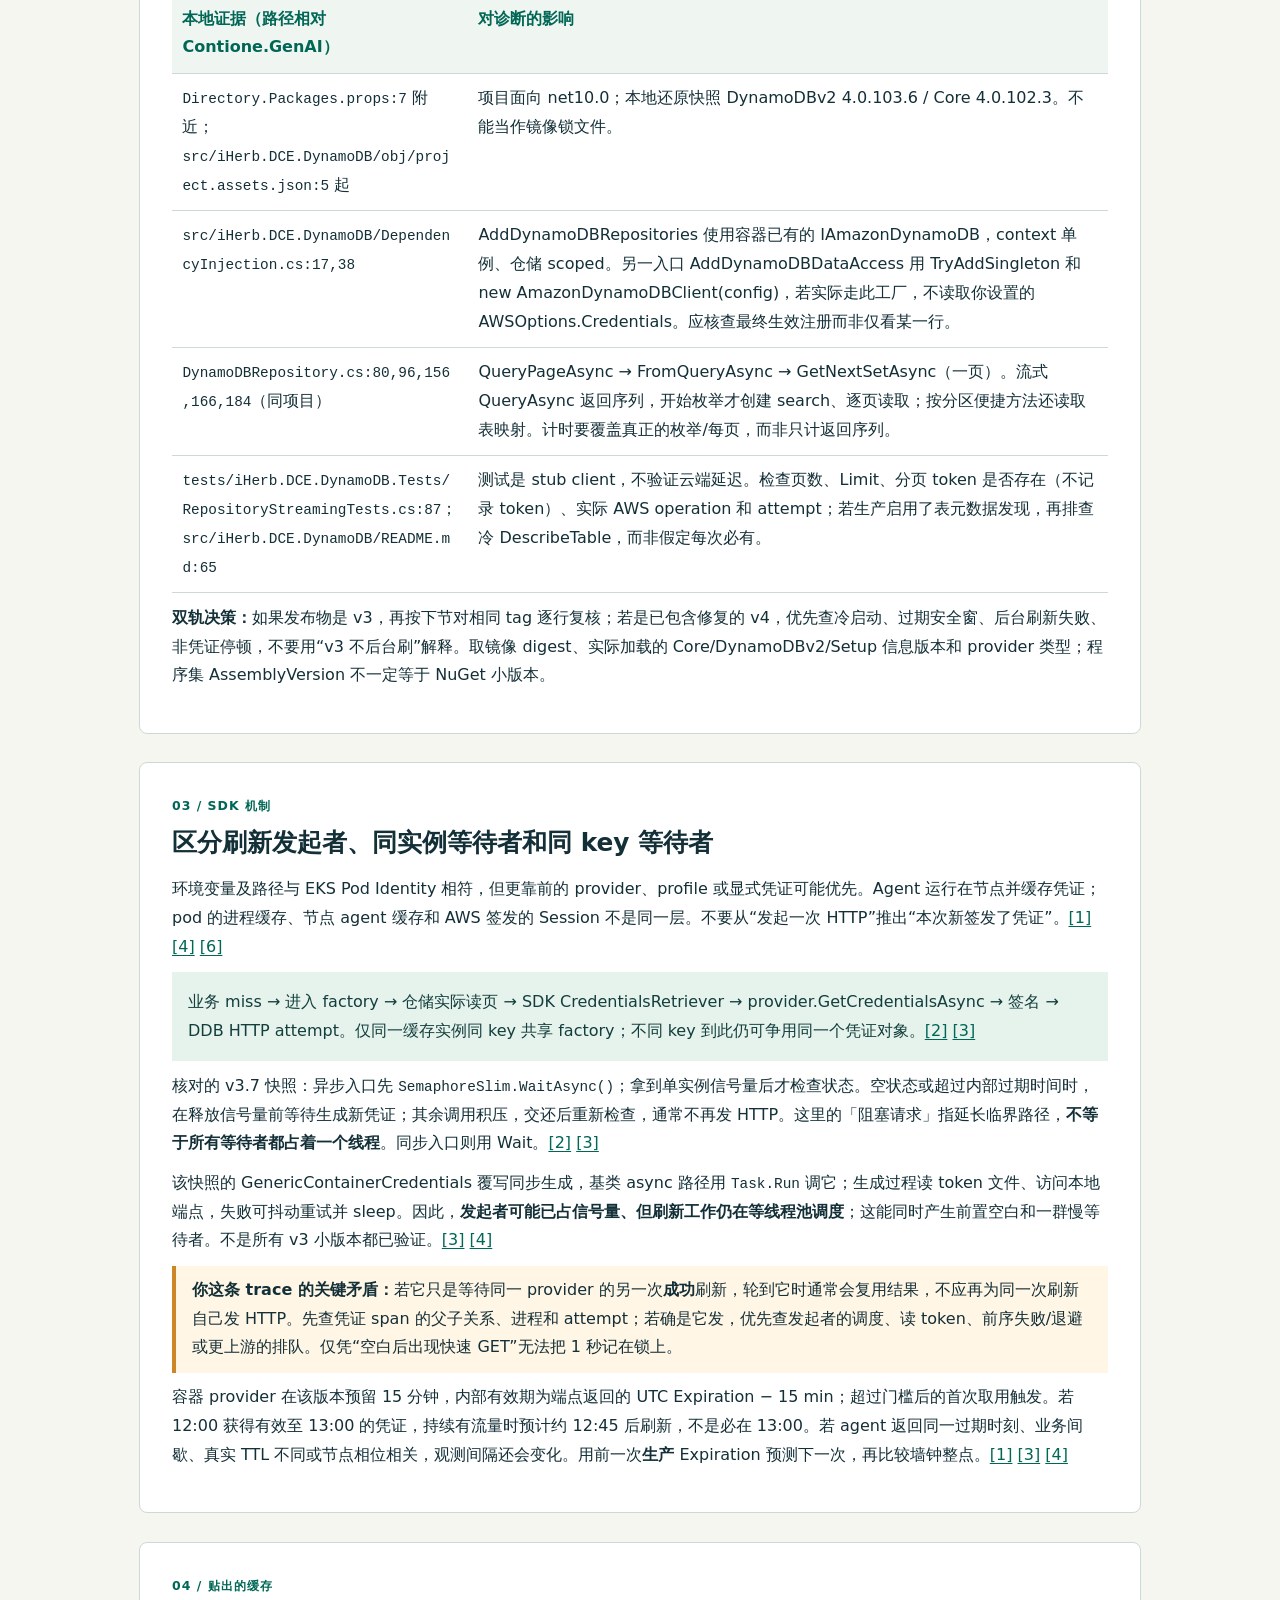
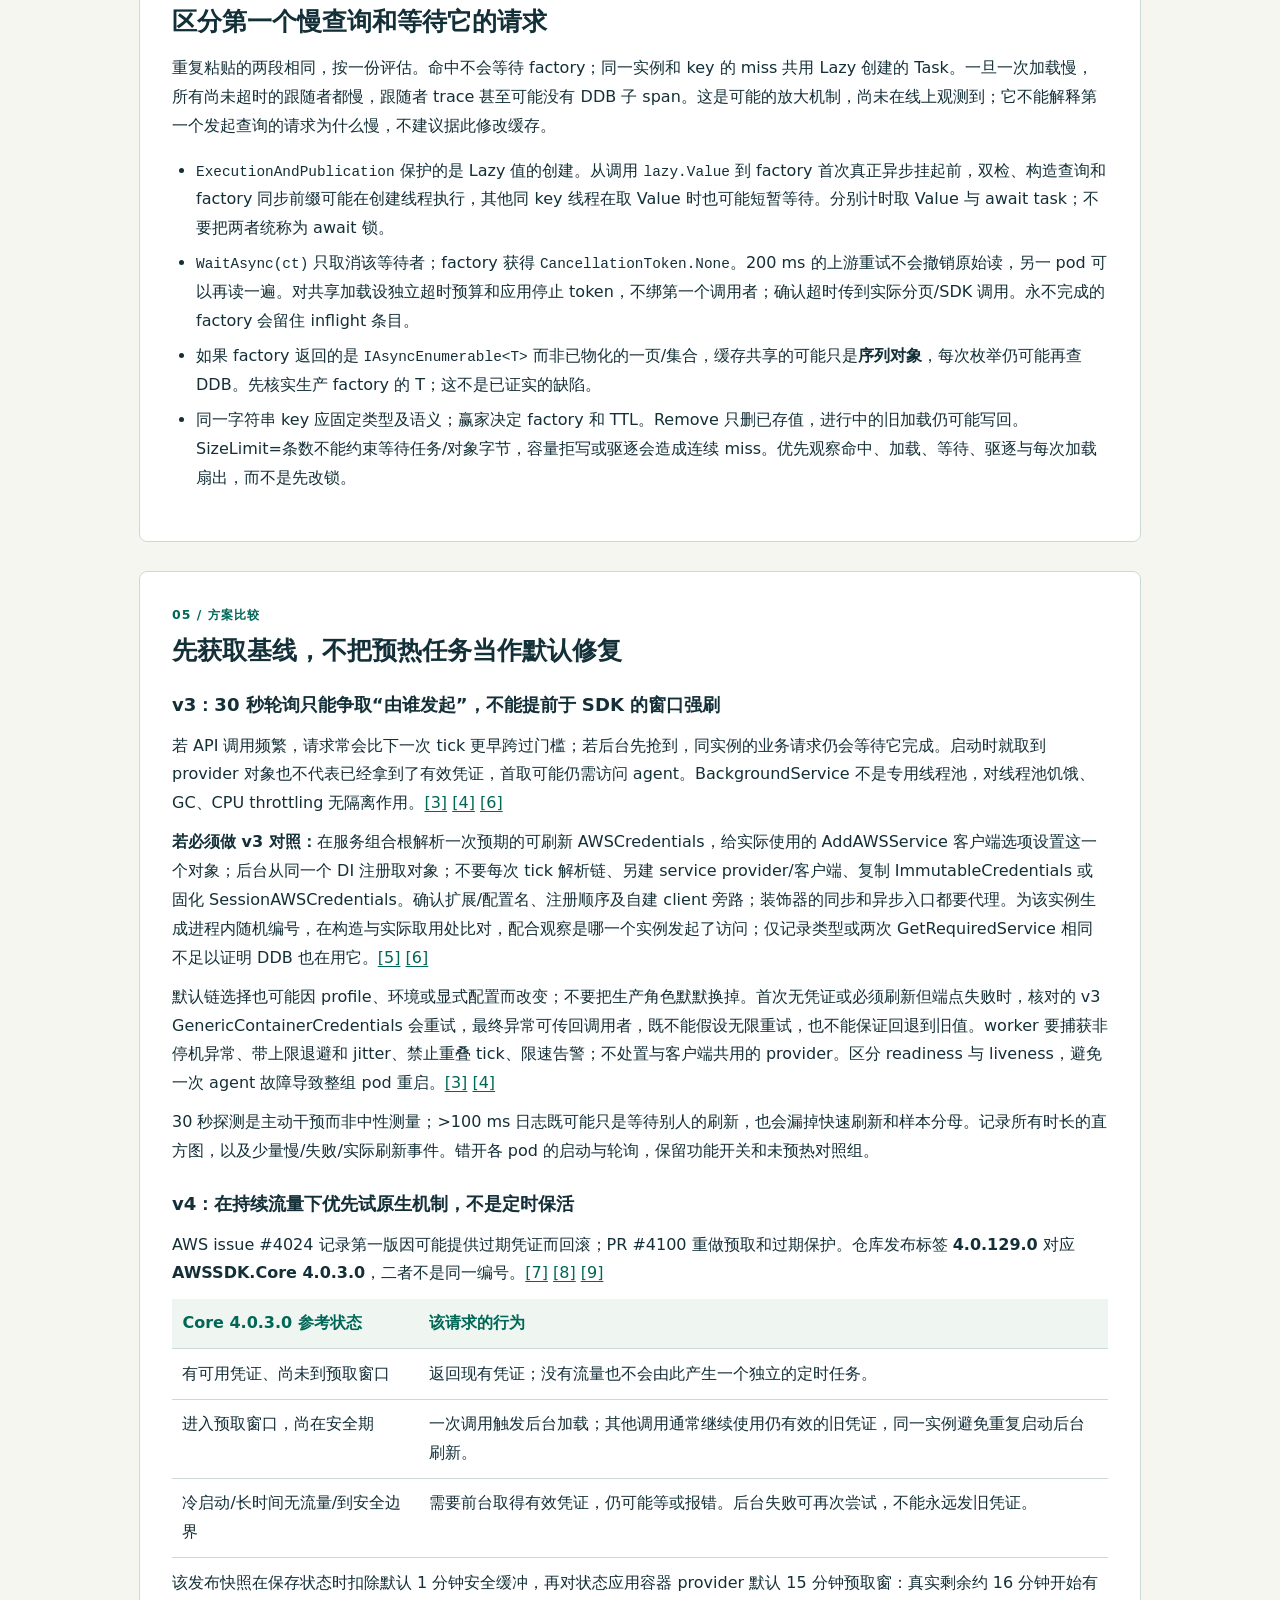
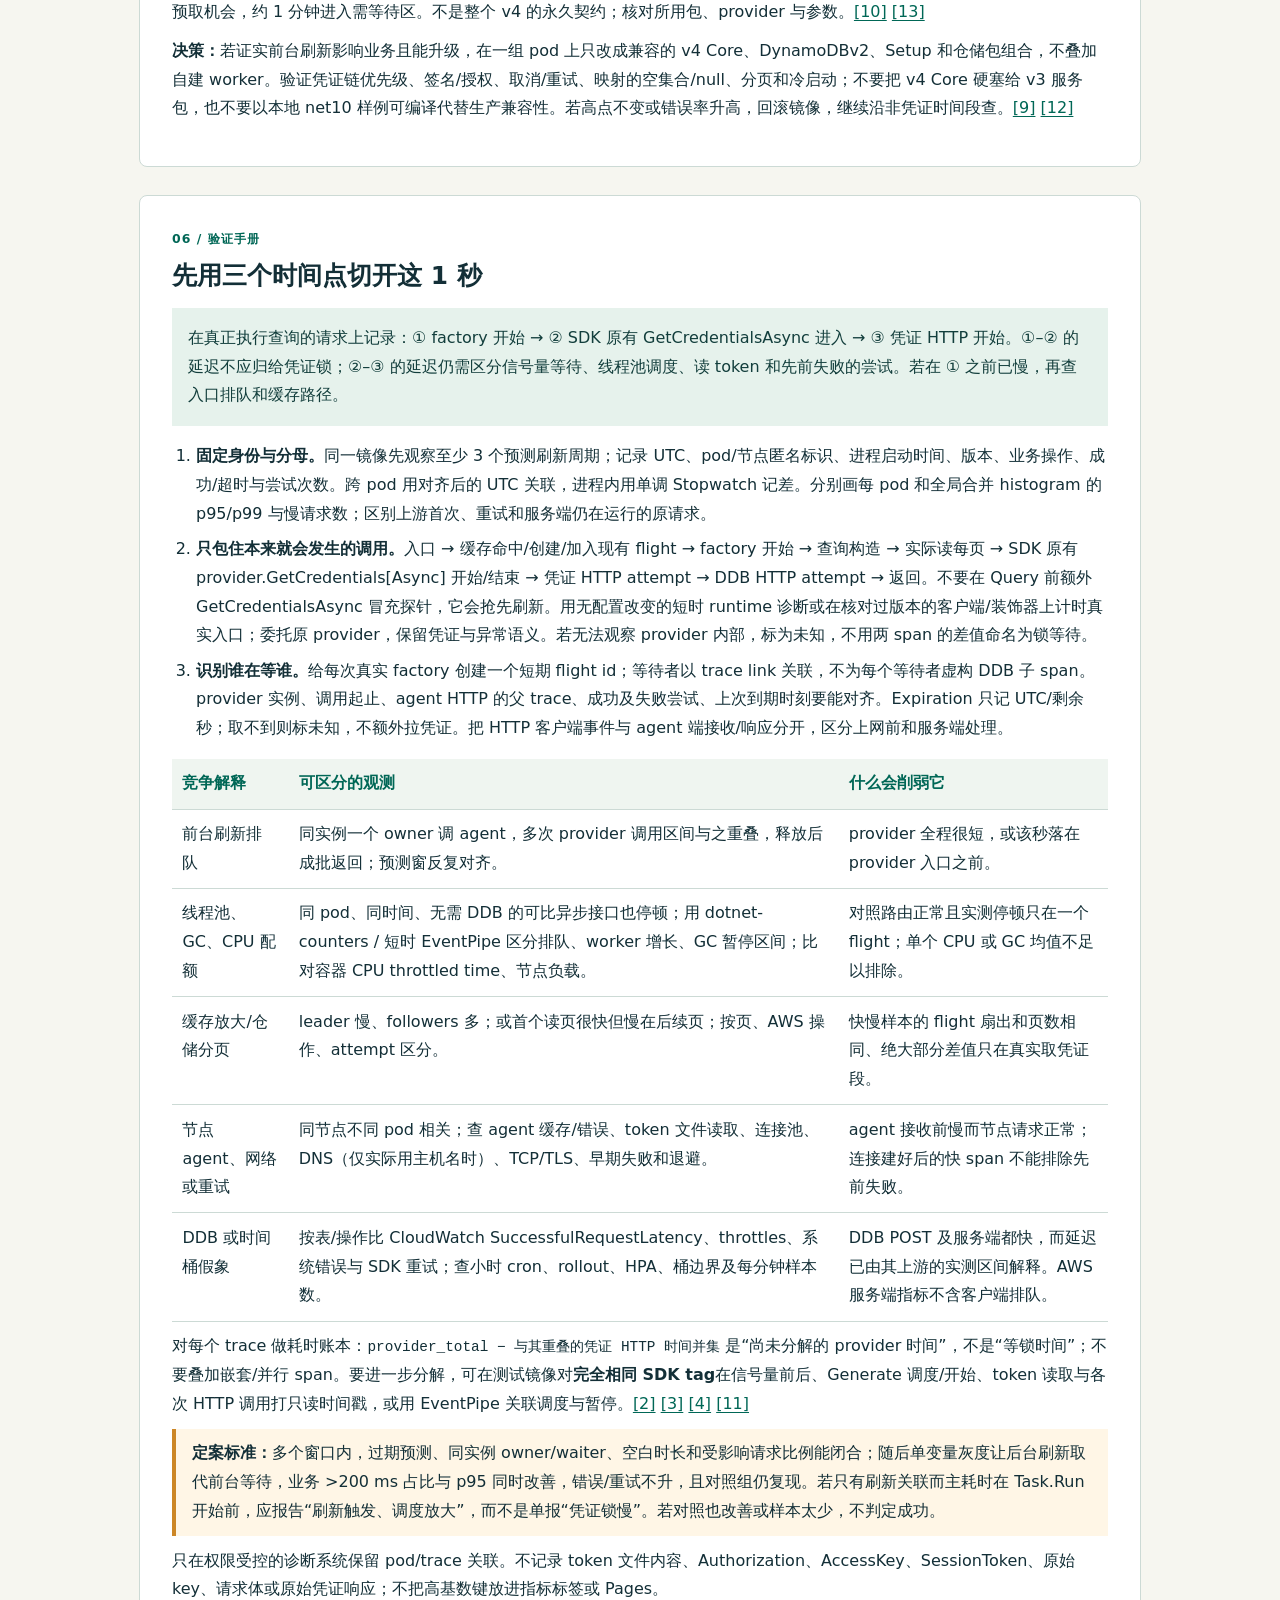
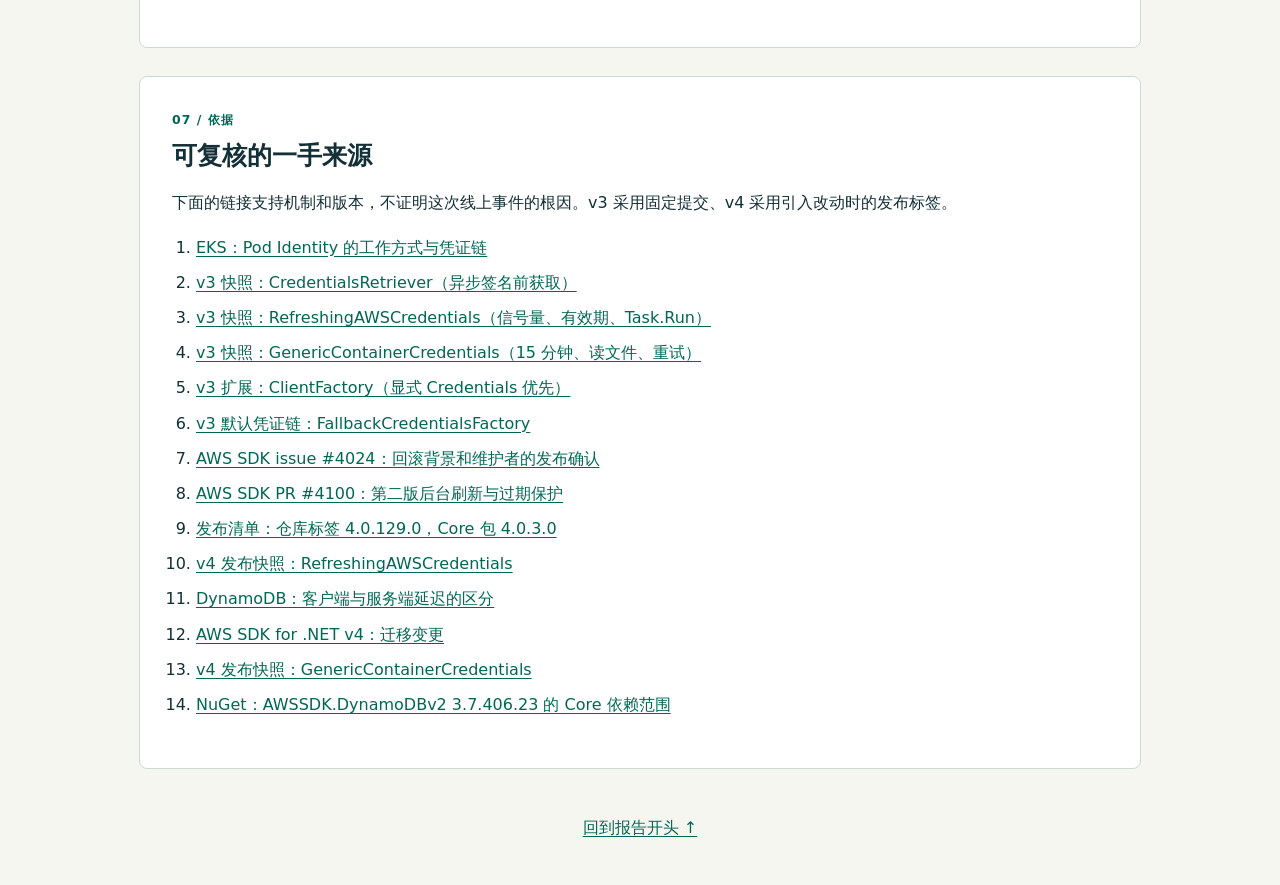
==== commit 10fc4b98: "Document cold pod HTTP tracing and cross-pod retry timeline" ====
--- a/docs/index.html
+++ b/docs/index.html
@@ -1,4 +1,4 @@
-<!doctype html><html lang="zh-CN"><head><meta charset="utf-8"><meta name="viewport" content="width=device-width,initial-scale=1"><meta name="description" content="DynamoDB 每小时 p95 峰值：凭证刷新、缓存放大与可证伪的验证方案"><title>DynamoDB p95 周期性高点｜排查报告</title><link rel="stylesheet" href="report.css"></head><body><header id="top"><small>性能诊断报告　/　2026-11-26</small><h1>DynamoDB p95<br>为什么约每小时抬头？</h1><p>结论：尖峰期间实际打到 DynamoDB 的查询量平稳，不支持缓存击穿；这条慢请求随后继续执行，也没有证据表明 GetOrSetAsync 死锁。先不改缓存、不加预热，优先查发起查询的请求在凭证 HTTP 前的约 1 秒花在哪里。</p></header><nav aria-label="报告目录"><a href="#case">结论</a><a href="#repo">本地仓储</a><a href="#v3">v3 时序</a><a href="#cache">缓存审查</a><a href="#decision">预热与 v4</a><a href="#verify">验证手册</a><a href="#sources">来源</a></nav><main><section id="case"><div class="k">01 / 现场证据</div><h2>凭证刷新是首要调查方向，但还不是 1 秒的归因</h2><p>用户观察：约每小时出现 p95 高点；慢 trace 是「进服务 → 约 1 s 无 span → 快速访问 /v1/credentials → POST DynamoDB」。上游 200 ms 超时后重试，另一个 pod 在 80–90 ms 内直接发出 POST。测试 pod 的一次 curl 为 257 ms，取回的凭证距过期约 1 小时。以下不是生产测量结果。</p><div class="scroll"><table><thead><tr><th scope="col">观察</th><th scope="col">支持什么</th><th scope="col">不能推出什么</th></tr></thead><tbody><tr><td>凭证端点在 POST 之前</td><td>符合 SDK 先取凭证再签名、发请求的顺序。</td><td>HTTP span 之前可以有业务排队、运行时暂停或漏采。单个 span 不是整次取凭证的耗时。</td></tr><tr><td>第二个 pod 快</td><td>该次重试不需要可见的端点请求，可能已有可用凭证。</td><td>并非同时同进程的对照；缓存、负载、节点、连接、请求次序都变了。</td></tr><tr><td>DDB 流量平稳</td><td>不支持整片缓存同时穿透并制造大量 DDB 流量。</td><td>只有观测到同一 pod、同一个 key 的多个请求在等同一次加载，才能把缓存记为放大因素；回源量平稳本身不能证明存在这些等待者。</td></tr><tr><td>每小时峰值</td><td>值得对齐到期、发布、节点作业与资源指标。</td><td>每个 pod 各自刷新不自然推出所有 pod 整点同步；独立相位通常会抹平峰值。</td></tr></tbody></table></div><p class="note"><strong>先定义 p95：</strong>上游逻辑请求、每次 HTTP 尝试、服务端请求、仓储页读取、成功 DDB 服务请求是五个不同总体。一个刷新事件要抬升某个桶的 p95，通常需要让约 5% 或更多样本变慢（受样本数、桶宽和插值影响）。例：1000 次里仅 1 次慢，能抬高 max，却不足以单独解释 p95。不要平均各 pod 的 p95。按相同窗口合并 histogram buckets，同时看请求数、超时数和 &gt;200 ms 占比。</p></section>
+<!doctype html><html lang="zh-CN"><head><meta charset="utf-8"><meta name="viewport" content="width=device-width,initial-scale=1"><meta name="description" content="DynamoDB 每小时 p95 峰值：凭证刷新、缓存放大与可证伪的验证方案"><title>DynamoDB p95 周期性高点｜排查报告</title><link rel="stylesheet" href="report.css"></head><body><header id="top"><small>性能诊断报告　/　2026-11-26</small><h1>DynamoDB p95<br>为什么约每小时抬头？</h1><p>结论：尖峰期间实际打到 DynamoDB 的查询量平稳，不支持缓存击穿；这条慢请求随后继续执行，也没有证据表明 GetOrSetAsync 死锁。先不改缓存、不加预热，优先查发起查询的请求在凭证 HTTP 前的约 1 秒花在哪里。</p></header><nav aria-label="报告目录"><a href="trace.html">独立链路图：trace.html</a><a href="#case">结论</a><a href="#repo">本地仓储</a><a href="#v3">v3 时序</a><a href="#cache">缓存审查</a><a href="#decision">预热与 v4</a><a href="#verify">验证手册</a><a href="#sources">来源</a></nav><main><section id="case"><div class="k">01 / 现场证据</div><h2>凭证刷新是首要调查方向，但还不是 1 秒的归因</h2><p>用户观察：约每小时出现 p95 高点；慢 trace 是「进服务 → 约 1 s 无 span → 快速访问 /v1/credentials → POST DynamoDB」。上游 200 ms 超时后重试，另一个 pod 在 80–90 ms 内直接发出 POST。测试 pod 的一次 curl 为 257 ms，取回的凭证距过期约 1 小时。以下不是生产测量结果。</p><div class="scroll"><table><thead><tr><th scope="col">观察</th><th scope="col">支持什么</th><th scope="col">不能推出什么</th></tr></thead><tbody><tr><td>凭证端点在 POST 之前</td><td>符合 SDK 先取凭证再签名、发请求的顺序。</td><td>HTTP span 之前可以有业务排队、运行时暂停或漏采。单个 span 不是整次取凭证的耗时。</td></tr><tr><td>第二个 pod 快</td><td>该次重试不需要可见的端点请求，可能已有可用凭证。</td><td>并非同时同进程的对照；缓存、负载、节点、连接、请求次序都变了。</td></tr><tr><td>DDB 流量平稳</td><td>不支持整片缓存同时穿透并制造大量 DDB 流量。</td><td>只有观测到同一 pod、同一个 key 的多个请求在等同一次加载，才能把缓存记为放大因素；回源量平稳本身不能证明存在这些等待者。</td></tr><tr><td>每小时峰值</td><td>值得对齐到期、发布、节点作业与资源指标。</td><td>每个 pod 各自刷新不自然推出所有 pod 整点同步；独立相位通常会抹平峰值。</td></tr></tbody></table></div><p class="note"><strong>先定义 p95：</strong>上游逻辑请求、每次 HTTP 尝试、服务端请求、仓储页读取、成功 DDB 服务请求是五个不同总体。一个刷新事件要抬升某个桶的 p95，通常需要让约 5% 或更多样本变慢（受样本数、桶宽和插值影响）。例：1000 次里仅 1 次慢，能抬高 max，却不足以单独解释 p95。不要平均各 pod 的 p95。按相同窗口合并 histogram buckets，同时看请求数、超时数和 &gt;200 ms 占比。</p></section>
 <section id="repo"><div class="k">02 / 工作区证据</div><h2>项目声明使用 v3，本地候选仓储使用 v4</h2><p><strong>业务项目声明：</strong><code>AWSSDK.DynamoDBv2 3.7.406.23</code>。<a href="#s14">NuGet 依赖清单 [14]</a> 要求 <code>3.7.402.41 ≤ AWSSDK.Core &lt; 4.0.0</code>。下界不是实际安装版本；以部署镜像的 <code>.deps.json</code> 或进程加载的程序集信息版本为准。若线上采用该声明并按此范围还原，排查走 v3 路径。</p><p>在本地可检索源码中未找到精确名为 <code>Contione.DDB</code> 的项目。最接近的是 <code>Contione.GenAI/src/iHerb.DCE.DynamoDB</code>，核查提交 <code>4c42503a36a95fab527f99d7cf512300b8bb98b4</code>。这不是生产程序集身份的证明。两个近名 dce-service 样例注册的是模板计划缓存和 HTTP provider，不是贴出的 DDB 缓存链。</p><div class="scroll"><table><thead><tr><th scope="col">本地证据（路径相对 Contione.GenAI）</th><th scope="col">对诊断的影响</th></tr></thead><tbody><tr><td><code>Directory.Packages.props:7</code> 附近；<code>src/iHerb.DCE.DynamoDB/obj/project.assets.json:5</code> 起</td><td>项目面向 net10.0；本地还原快照 DynamoDBv2 4.0.103.6 / Core 4.0.102.3。不能当作镜像锁文件。</td></tr><tr><td><code>src/iHerb.DCE.DynamoDB/DependencyInjection.cs:17,38</code></td><td>AddDynamoDBRepositories 使用容器已有的 IAmazonDynamoDB，context 单例、仓储 scoped。另一入口 AddDynamoDBDataAccess 用 TryAddSingleton 和 new AmazonDynamoDBClient(config)，若实际走此工厂，不读取你设置的 AWSOptions.Credentials。应核查最终生效注册而非仅看某一行。</td></tr><tr><td><code>DynamoDBRepository.cs:80,96,156,166,184</code>（同项目）</td><td>QueryPageAsync → FromQueryAsync → GetNextSetAsync（一页）。流式 QueryAsync 返回序列，开始枚举才创建 search、逐页读取；按分区便捷方法还读取表映射。计时要覆盖真正的枚举/每页，而非只计返回序列。</td></tr><tr><td><code>tests/iHerb.DCE.DynamoDB.Tests/RepositoryStreamingTests.cs:87</code>；<code>src/iHerb.DCE.DynamoDB/README.md:65</code></td><td>测试是 stub client，不验证云端延迟。检查页数、Limit、分页 token 是否存在（不记录 token）、实际 AWS operation 和 attempt；若生产启用了表元数据发现，再排查冷 DescribeTable，而非假定每次必有。</td></tr></tbody></table></div><p><strong>双轨决策：</strong>如果发布物是 v3，再按下节对相同 tag 逐行复核；若是已包含修复的 v4，优先查冷启动、过期安全窗、后台刷新失败、非凭证停顿，不要用“v3 不后台刷”解释。取镜像 digest、实际加载的 Core/DynamoDBv2/Setup 信息版本和 provider 类型；程序集 AssemblyVersion 不一定等于 NuGet 小版本。</p></section>
 <section id="v3"><div class="k">03 / SDK 机制</div><h2>区分刷新发起者、同实例等待者和同 key 等待者</h2><p>环境变量及路径与 EKS Pod Identity 相符，但更靠前的 provider、profile 或显式凭证可能优先。Agent 运行在节点并缓存凭证；pod 的进程缓存、节点 agent 缓存和 AWS 签发的 Session 不是同一层。不要从“发起一次 HTTP”推出“本次新签发了凭证”。<a href="#s1" aria-label="来源 1">[1]</a> <a href="#s4" aria-label="来源 4">[4]</a> <a href="#s6" aria-label="来源 6">[6]</a></p><p class="flow">业务 miss → 进入 factory → 仓储实际读页 → SDK CredentialsRetriever → provider.GetCredentialsAsync → 签名 → DDB HTTP attempt。仅同一缓存实例同 key 共享 factory；不同 key 到此仍可争用同一个凭证对象。<a href="#s2" aria-label="来源 2">[2]</a> <a href="#s3" aria-label="来源 3">[3]</a></p><p>核对的 v3.7 快照：异步入口先 <code>SemaphoreSlim.WaitAsync()</code>；拿到单实例信号量后才检查状态。空状态或超过内部过期时间时，在释放信号量前等待生成新凭证；其余调用积压，交还后重新检查，通常不再发 HTTP。这里的「阻塞请求」指延长临界路径，<strong>不等于所有等待者都占着一个线程</strong>。同步入口则用 Wait。<a href="#s2" aria-label="来源 2">[2]</a> <a href="#s3" aria-label="来源 3">[3]</a></p><p>该快照的 GenericContainerCredentials 覆写同步生成，基类 async 路径用 <code>Task.Run</code> 调它；生成过程读 token 文件、访问本地端点，失败可抖动重试并 sleep。因此，<strong>发起者可能已占信号量、但刷新工作仍在等线程池调度</strong>；这能同时产生前置空白和一群慢等待者。不是所有 v3 小版本都已验证。<a href="#s3" aria-label="来源 3">[3]</a> <a href="#s4" aria-label="来源 4">[4]</a></p><p class="note"><strong>你这条 trace 的关键矛盾：</strong>若它只是等待同一 provider 的另一次<strong>成功</strong>刷新，轮到它时通常会复用结果，不应再为同一次刷新自己发 HTTP。先查凭证 span 的父子关系、进程和 attempt；若确是它发，优先查发起者的调度、读 token、前序失败/退避或更上游的排队。仅凭“空白后出现快速 GET”无法把 1 秒记在锁上。</p><p>容器 provider 在该版本预留 15 分钟，内部有效期为端点返回的 UTC Expiration − 15 min；超过门槛后的首次取用触发。若 12:00 获得有效至 13:00 的凭证，持续有流量时预计约 12:45 后刷新，不是必在 13:00。若 agent 返回同一过期时刻、业务间歇、真实 TTL 不同或节点相位相关，观测间隔还会变化。用前一次<strong>生产</strong> Expiration 预测下一次，再比较墙钟整点。<a href="#s1" aria-label="来源 1">[1]</a> <a href="#s3" aria-label="来源 3">[3]</a> <a href="#s4" aria-label="来源 4">[4]</a></p></section>
 <section id="cache"><div class="k">04 / 贴出的缓存</div><h2>区分第一个慢查询和等待它的请求</h2><p>重复粘贴的两段相同，按一份评估。命中不会等待 factory；同一实例和 key 的 miss 共用 Lazy 创建的 Task。一旦一次加载慢，所有尚未超时的跟随者都慢，跟随者 trace 甚至可能没有 DDB 子 span。这是可能的放大机制，尚未在线上观测到；它不能解释第一个发起查询的请求为什么慢，不建议据此修改缓存。</p><ul><li><code>ExecutionAndPublication</code> 保护的是 Lazy 值的创建。从调用 <code>lazy.Value</code> 到 factory 首次真正异步挂起前，双检、构造查询和 factory 同步前缀可能在创建线程执行，其他同 key 线程在取 Value 时也可能短暂等待。分别计时取 Value 与 await task；不要把两者统称为 await 锁。</li><li><code>WaitAsync(ct)</code> 只取消该等待者；factory 获得 <code>CancellationToken.None</code>。200 ms 的上游重试不会撤销原始读，另一 pod 可以再读一遍。对共享加载设独立超时预算和应用停止 token，不绑第一个调用者；确认超时传到实际分页/SDK 调用。永不完成的 factory 会留住 inflight 条目。</li><li>如果 factory 返回的是 <code>IAsyncEnumerable&lt;T&gt;</code> 而非已物化的一页/集合，缓存共享的可能只是<strong>序列对象</strong>，每次枚举仍可能再查 DDB。先核实生产 factory 的 T；这不是已证实的缺陷。</li><li>同一字符串 key 应固定类型及语义；赢家决定 factory 和 TTL。Remove 只删已存值，进行中的旧加载仍可能写回。SizeLimit=条数不能约束等待任务/对象字节，容量拒写或驱逐会造成连续 miss。优先观察命中、加载、等待、驱逐与每次加载扇出，而不是先改锁。</li></ul></section>
